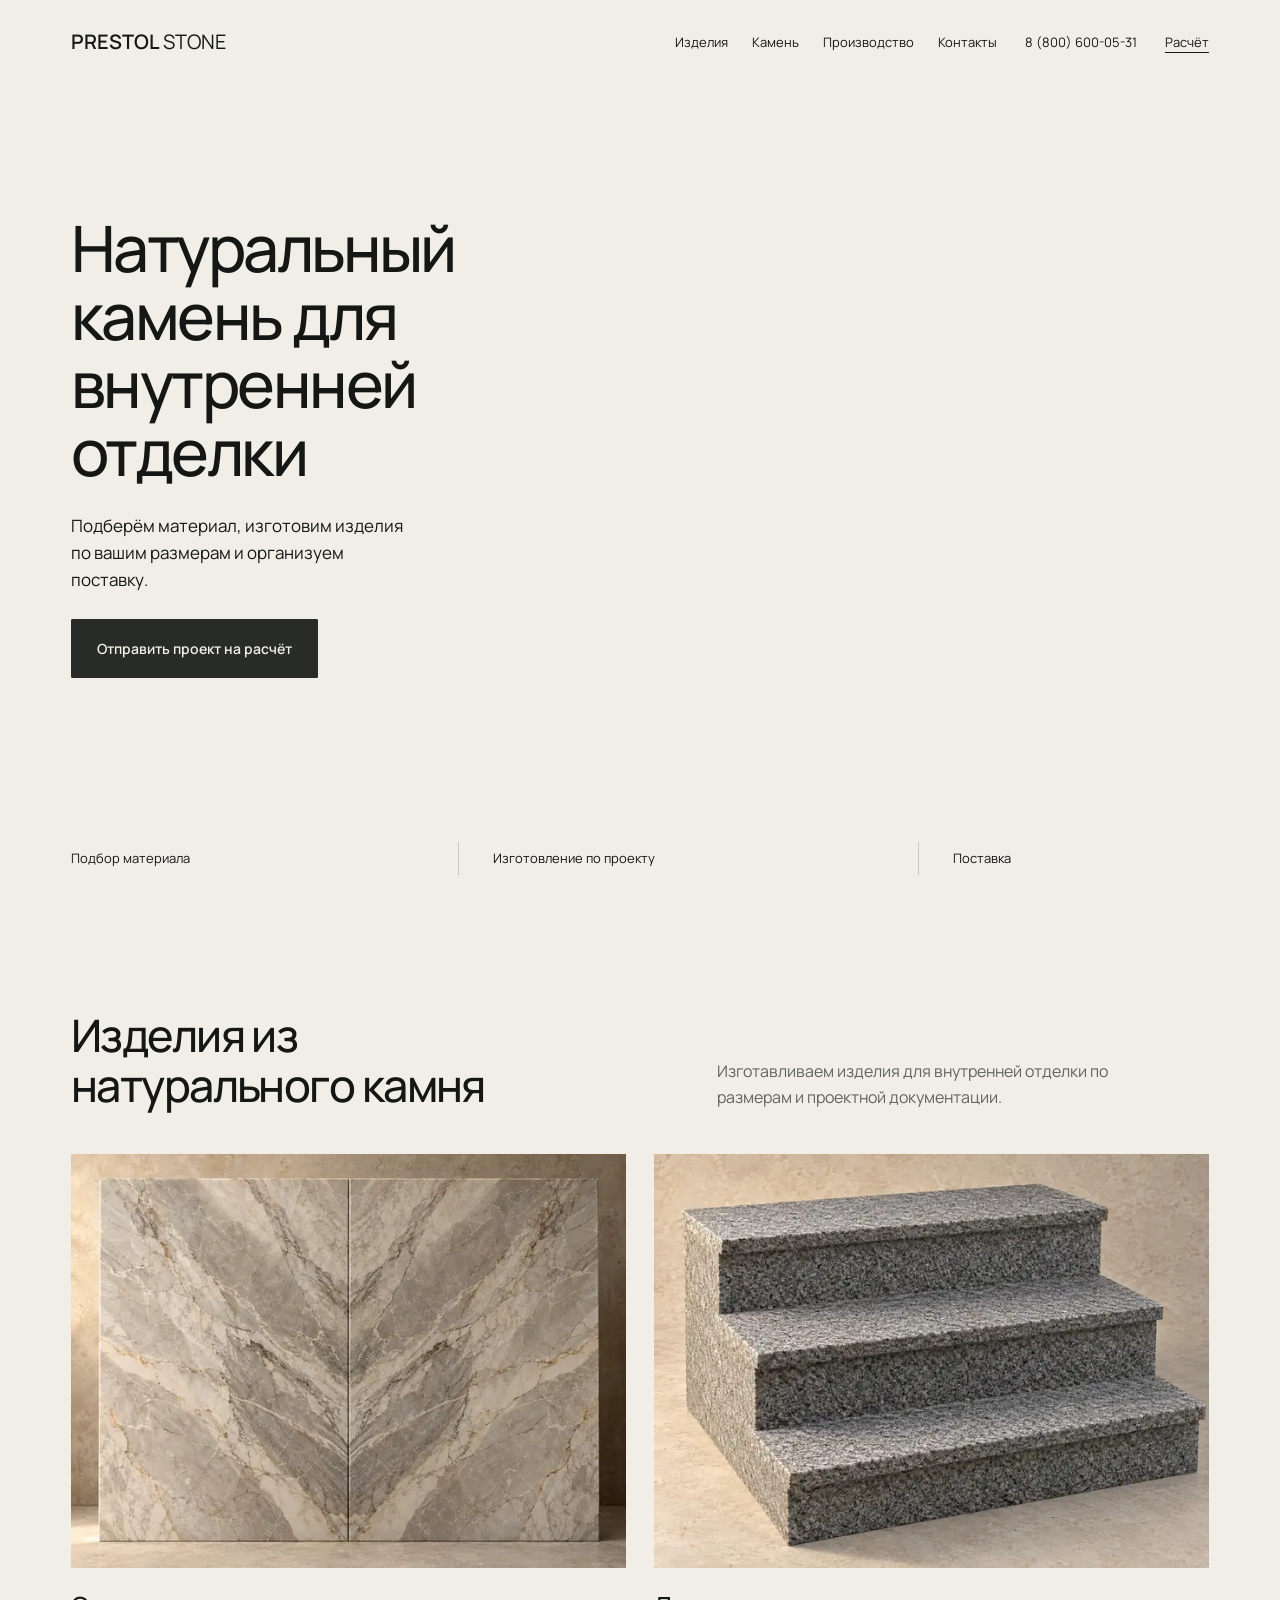
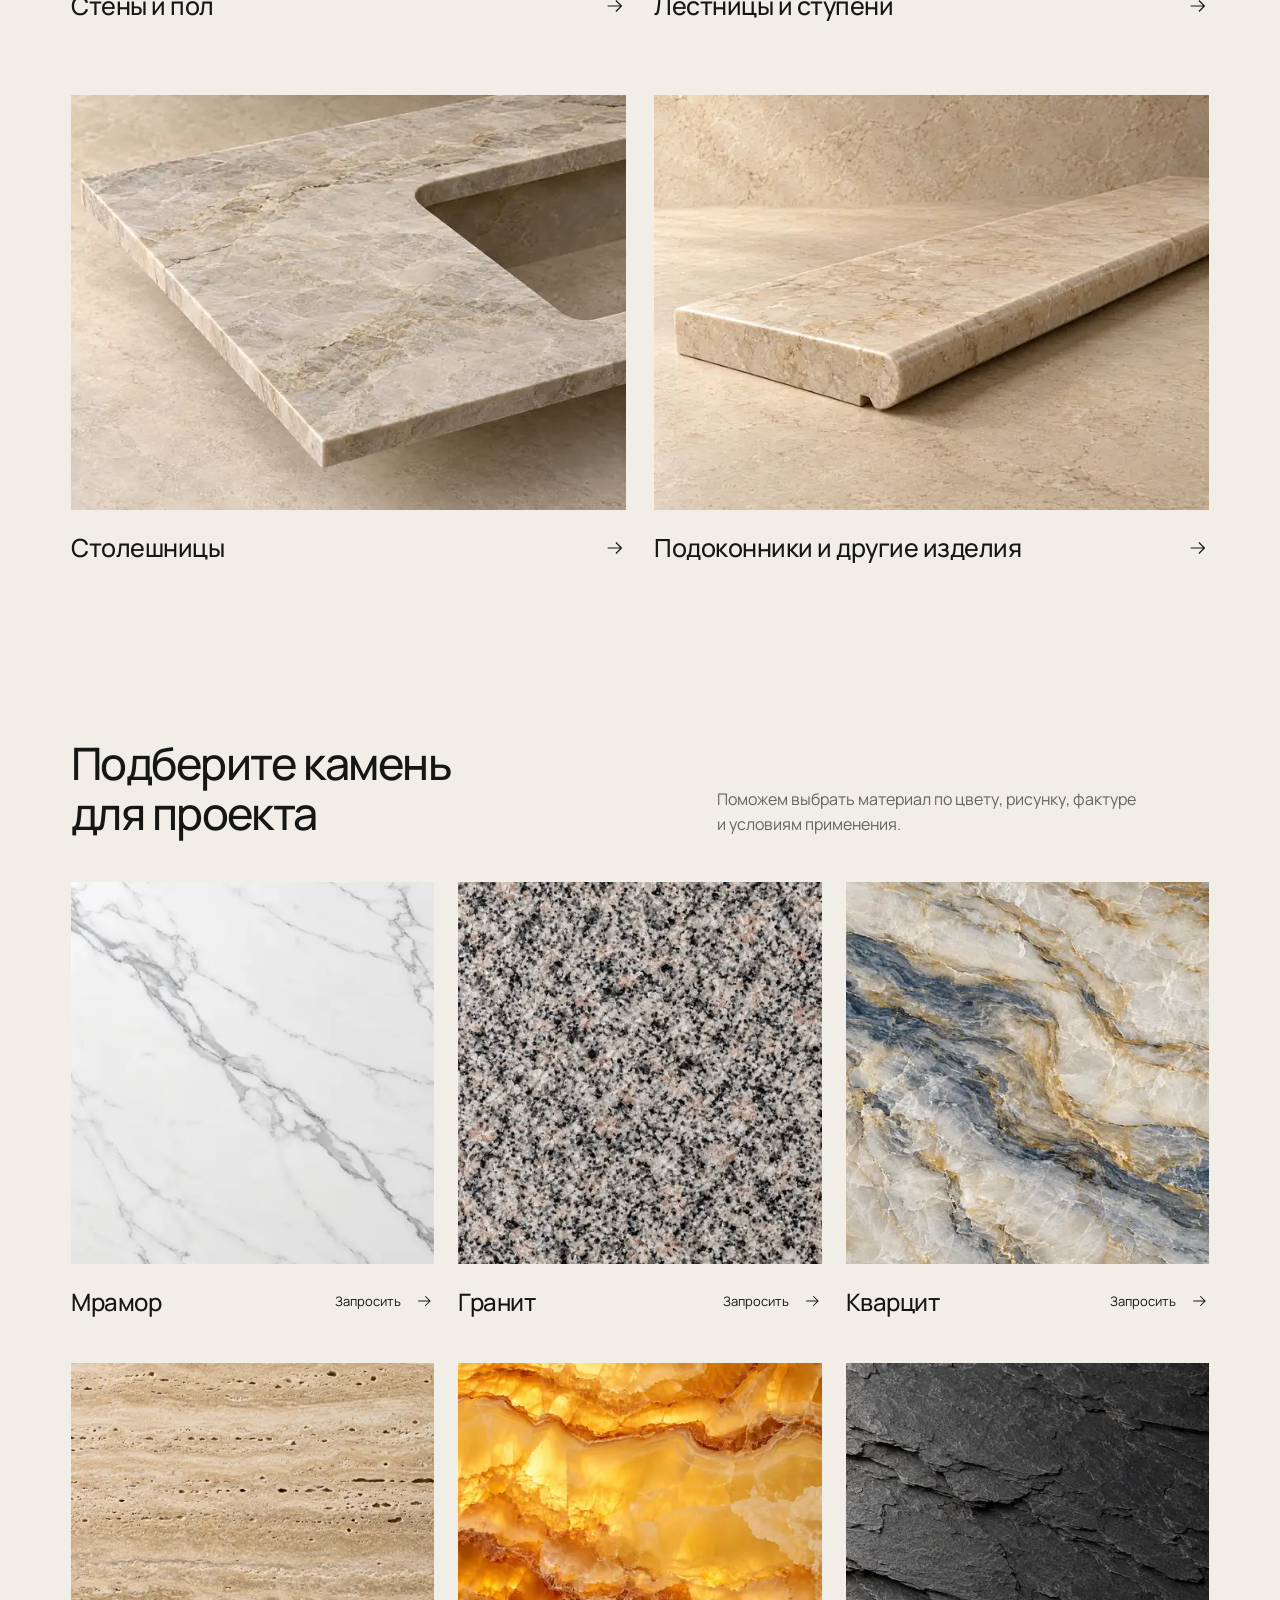
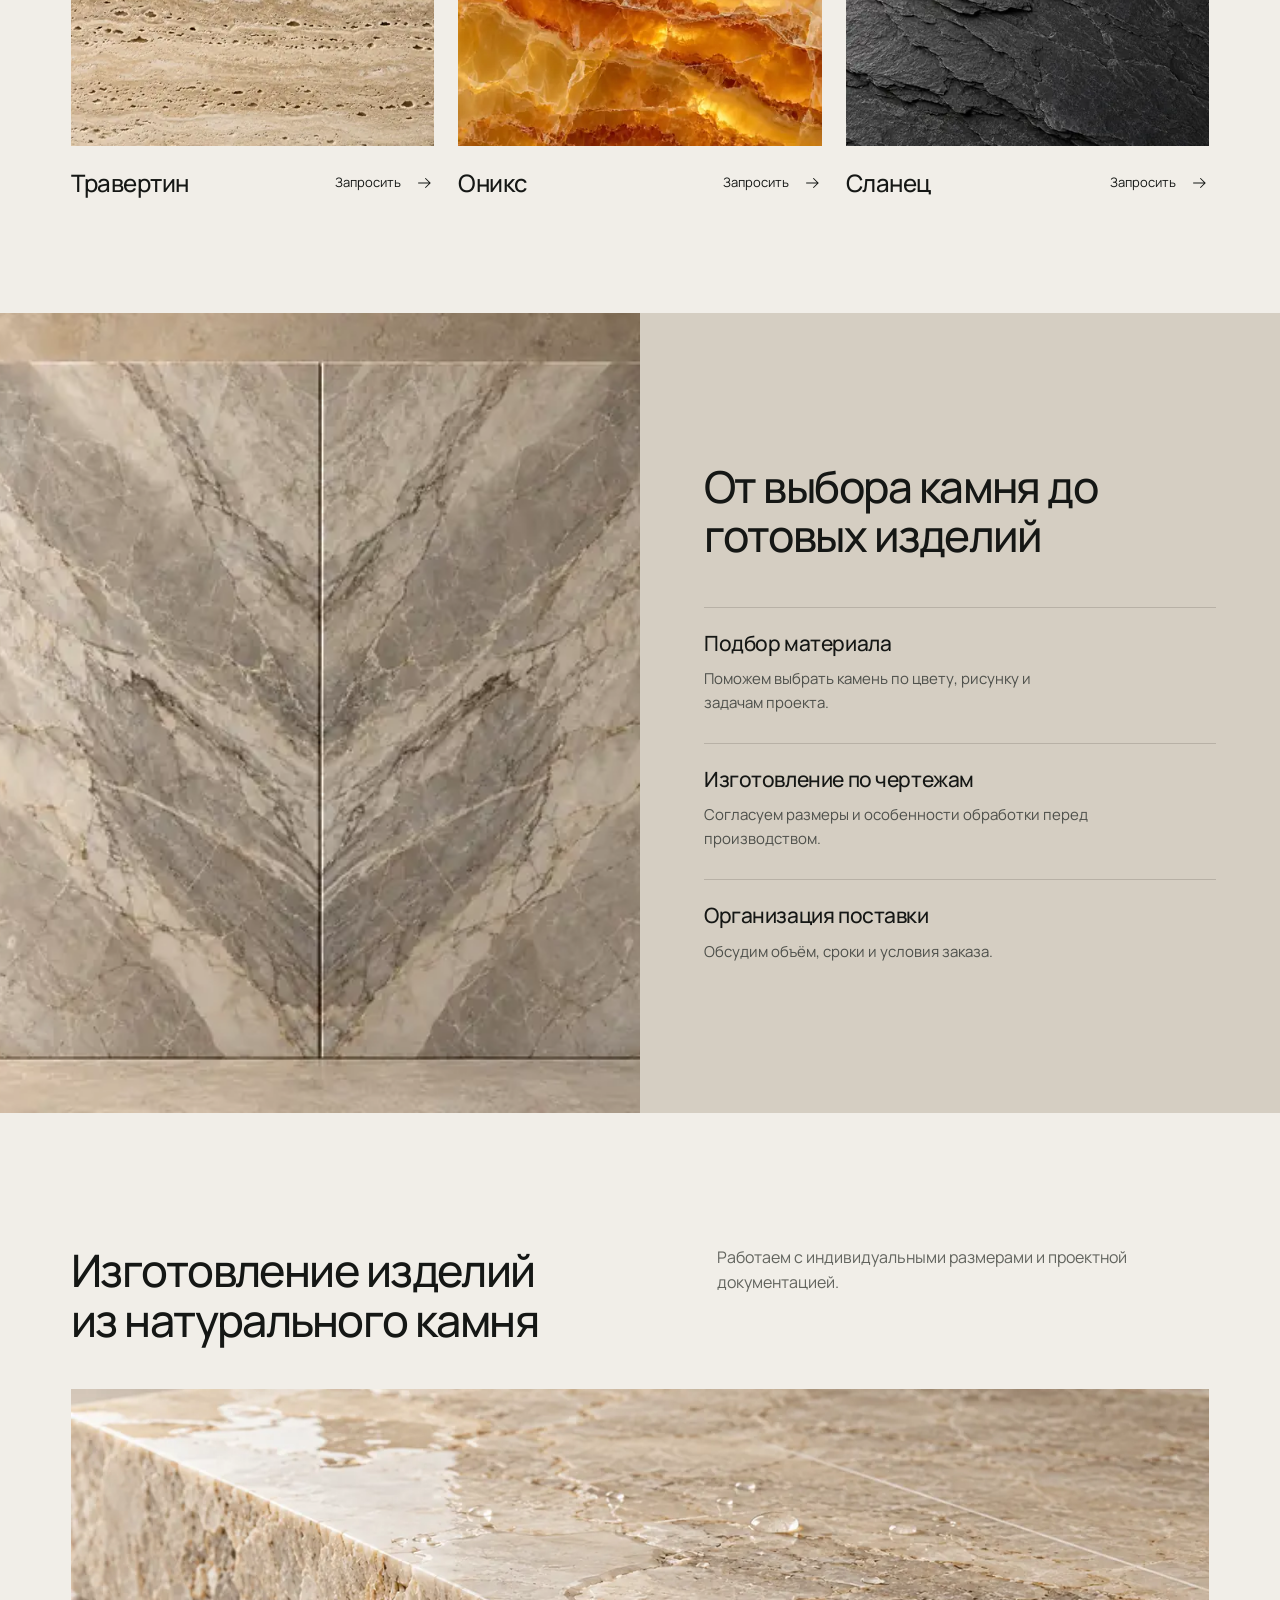
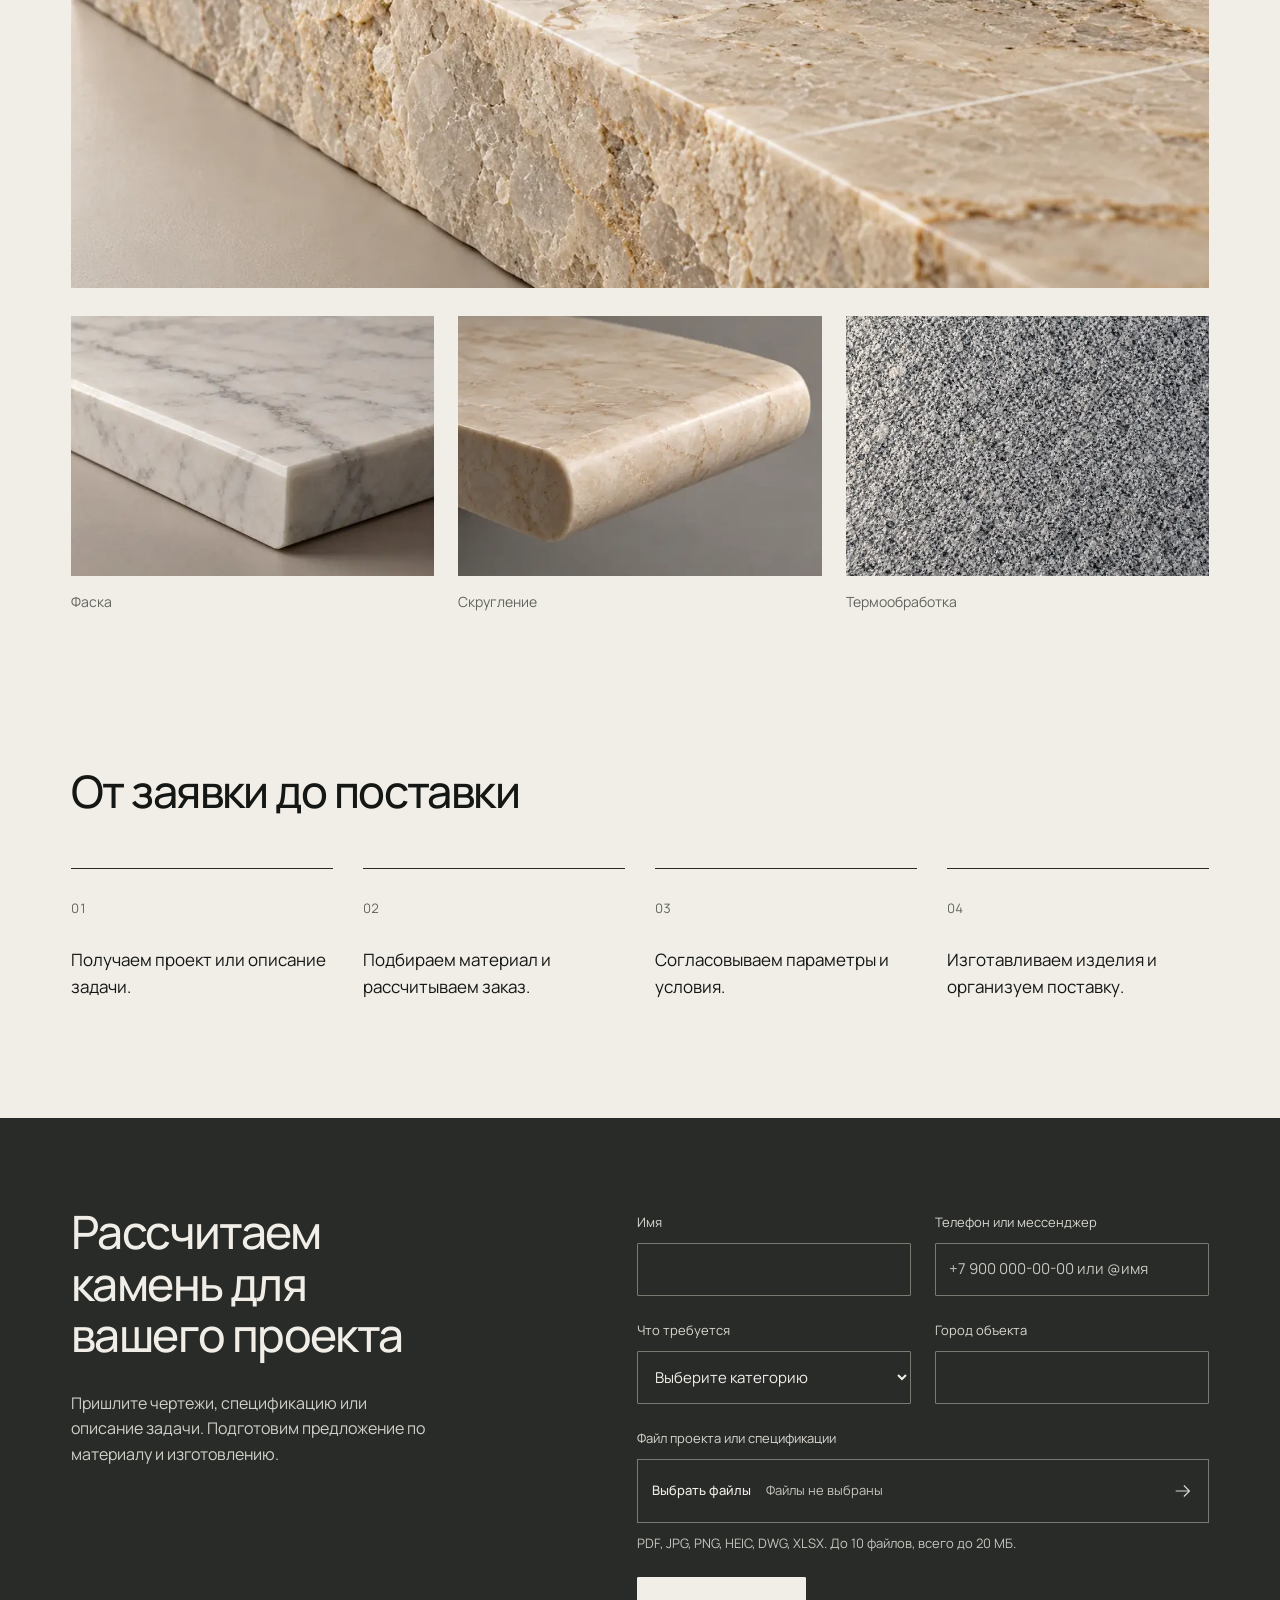
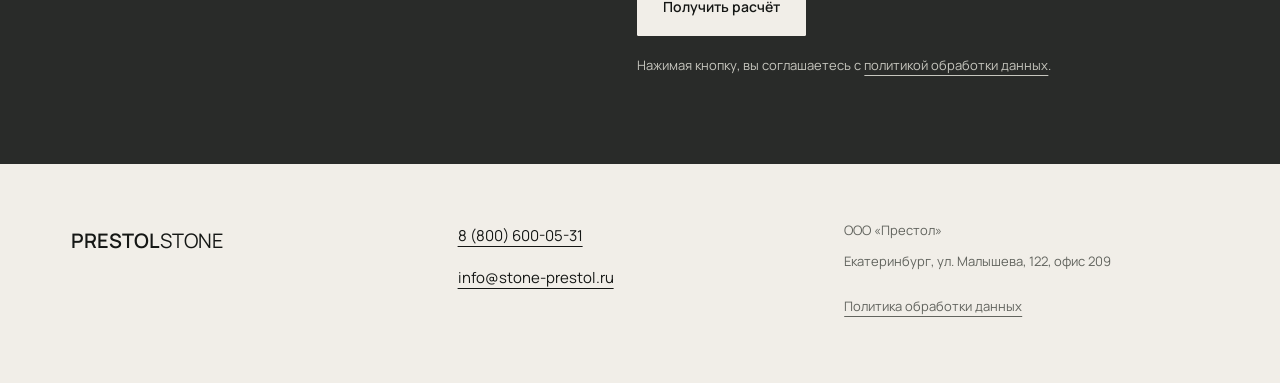
==== 2026/2026-10/prestol-v2/index.html @ 688dd4d3 "publish: prestol-v2 -> 2026/2026-10/prestol-v2 Co-Authored-By: Claude Opus 5.5 <noreply@anthropic.co" ====
<!doctype html><html lang="ru"><head>
<meta name="robots" content="noindex, nofollow"><meta charset="utf-8"><meta name="viewport" content="width=device-width,initial-scale=1,viewport-fit=cover"><meta name="theme-color" content="#F1EEE8"><title>Натуральный камень для внутренней отделки | Prestol Stone</title><meta name="description" content="Подбор натурального камня, изготовление изделий по размерам и проектной документации, организация поставки. Отправьте проект на расчёт в Prestol Stone."><meta property="og:title" content="Натуральный камень для внутренней отделки | Prestol Stone"><meta property="og:description" content="Подберём материал, изготовим изделия по вашим размерам и организуем поставку."><meta property="og:type" content="website"><meta property="og:locale" content="ru_RU"><meta property="og:image" content="img/hero-slab-1280.webp"><link rel="icon" href="favicon.svg" type="image/svg+xml"><link rel="preload" href="fonts/manrope-ru.woff2" as="font" type="font/woff2" crossorigin><link rel="stylesheet" href="styles.css"><script src="config.js" defer></script><script src="main.js" defer></script><script type="application/ld+json">{"@context":"https://schema.org","@type":"Organization","name":"ООО Престол","brand":"Prestol Stone","telephone":"8 (800) 600-05-31","email":"info@stone-prestol.ru","address":{"@type":"PostalAddress","addressLocality":"Екатеринбург","streetAddress":"ул. Малышева, 122, офис 209","addressCountry":"RU"}}</script>
<script>try{const q=new URLSearchParams(location.search);const h=q.get('hero')==='b'?'b':'a';document.documentElement.dataset.hero=h;const l=document.createElement('link');l.rel='preload';l.as='image';l.href='img/'+(h==='b'?'hero-dark':'hero-slab')+'-640.webp';l.media='(max-width:760px)';l.fetchPriority='high';document.head.append(l)}catch(e){document.documentElement.dataset.hero='a'}</script></head><body>
<!-- THESIS: An architectural material collection leading to one project request.
OWN-WORLD: Manrope, mineral light ground and graphite; broad rectangular images, no ornamental brand accents.
STORY: Identify the product, select category or material, inspect fabrication details, send the project.
FIRST VIEWPORT: A uses a compact 84px header, left 44% text and right 56% stone. B places the same text on a dark architectural slab cover. Mobile stacks text and stone deliberately.
FORM: Two compositions explicitly fixed by BRIEF.md; code-led implementation, no invented direction or factual claims. Signature interaction: material/category selection survives the transition into the single form.
FINISH: unreviewed and undocumented is unfinished; this build ends with the finish review, the verdict, DESIGN.md, and every shipping raster carrying its provenance -->
<a class="skip-link" href="#products">Перейти к содержанию</a>
<div class="opening" id="opening"><header class="header"><a class="brand" href="#opening" aria-label="Prestol Stone, начало страницы">PRESTOL <span>STONE</span></a><nav class="navigation" id="navigation" aria-label="Основное меню"><a href="#products">Изделия</a><a href="#collection">Камень</a><a href="#production">Производство</a><a href="#projects" data-project-link hidden>Проекты</a><a href="#contacts">Контакты</a></nav><a class="header-phone" href="tel:88006000531">8 (800) 600-05-31</a><a class="header-calc" href="#request" data-calc>Расчёт</a><button class="menu-toggle" type="button" aria-label="Открыть меню" aria-controls="navigation" aria-expanded="false"><span></span><span></span></button></header>
<section class="hero" aria-labelledby="hero-title"><div class="hero-copy"><h1 id="hero-title">Натуральный камень для внутренней отделки</h1><p>Подберём материал, изготовим изделия по вашим размерам и организуем поставку.</p><a class="button primary" href="#request" data-calc>Отправить проект на расчёт</a></div><figure class="hero-art"><picture><source media="(max-width:760px)" srcset="img/hero-slab-640.webp" type="image/webp"><source type="image/webp" srcset="img/hero-slab-640.webp 640w, img/hero-slab-960.webp 960w, img/hero-slab-1280.webp 1280w, img/hero-slab-1920.webp 1920w, img/hero-slab-2560.webp 2560w" sizes="100vw"><img src="img/hero-slab-1280.webp" alt="Светлый кварцит с естественным рисунком" width="1280" height="720" data-placeholder="true" fetchpriority=high decoding="async"></picture></figure></section><div class="service-strip" data-confirm="workflow"><span>Подбор материала</span><span>Изготовление по проекту</span><span>Поставка</span></div></div>
<main>
<section class="section products" id="products"><div class="section-heading"><h2>Изделия из натурального камня</h2><p>Изготавливаем изделия для внутренней отделки по размерам и проектной документации.</p></div><div class="product-grid"><a class="product" href="#request" data-calc data-category="Стены и пол"><figure><picture><source type="image/webp" srcset="img/product-obl-640.webp 640w, img/product-obl-960.webp 960w, img/product-obl-1280.webp 1280w" sizes="(max-width:760px) calc(100vw - 40px), 45vw"><img src="img/product-obl-1280.webp" alt="Стены и пол" width="1280" height="960" data-placeholder="true" loading=lazy fetchpriority=low decoding="async"></picture></figure><div class="product-caption"><h3>Стены и пол</h3><svg class="arrow" width="22" height="22" viewBox="0 0 24 24" fill="none" aria-hidden="true"><path d="M4 12h15m-6-6 6 6-6 6" stroke="currentColor" stroke-width="1.3"/></svg></div></a><a class="product" href="#request" data-calc data-category="Лестницы и ступени"><figure><picture><source type="image/webp" srcset="img/product-lest-640.webp 640w, img/product-lest-960.webp 960w, img/product-lest-1280.webp 1280w" sizes="(max-width:760px) calc(100vw - 40px), 45vw"><img src="img/product-lest-1280.webp" alt="Лестницы и ступени" width="1280" height="960" data-placeholder="true" loading=lazy fetchpriority=low decoding="async"></picture></figure><div class="product-caption"><h3>Лестницы и ступени</h3><svg class="arrow" width="22" height="22" viewBox="0 0 24 24" fill="none" aria-hidden="true"><path d="M4 12h15m-6-6 6 6-6 6" stroke="currentColor" stroke-width="1.3"/></svg></div></a><a class="product" href="#request" data-calc data-category="Столешницы"><figure><picture><source type="image/webp" srcset="img/product-stol-640.webp 640w, img/product-stol-960.webp 960w, img/product-stol-1280.webp 1280w" sizes="(max-width:760px) calc(100vw - 40px), 45vw"><img src="img/product-stol-1280.webp" alt="Столешницы" width="1280" height="960" data-placeholder="true" loading=lazy fetchpriority=low decoding="async"></picture></figure><div class="product-caption"><h3>Столешницы</h3><svg class="arrow" width="22" height="22" viewBox="0 0 24 24" fill="none" aria-hidden="true"><path d="M4 12h15m-6-6 6 6-6 6" stroke="currentColor" stroke-width="1.3"/></svg></div></a><a class="product" href="#request" data-calc data-category="Подоконники и другие изделия"><figure><picture><source type="image/webp" srcset="img/product-pod-640.webp 640w, img/product-pod-960.webp 960w, img/product-pod-1280.webp 1280w" sizes="(max-width:760px) calc(100vw - 40px), 45vw"><img src="img/product-pod-1280.webp" alt="Подоконники и другие изделия" width="1280" height="960" data-placeholder="true" loading=lazy fetchpriority=low decoding="async"></picture></figure><div class="product-caption"><h3>Подоконники и другие изделия</h3><svg class="arrow" width="22" height="22" viewBox="0 0 24 24" fill="none" aria-hidden="true"><path d="M4 12h15m-6-6 6 6-6 6" stroke="currentColor" stroke-width="1.3"/></svg></div></a></div></section>
<section class="section collection" id="collection"><div class="section-heading"><h2>Подберите камень для проекта</h2><p>Поможем выбрать материал по цвету, рисунку, фактуре и условиям применения.</p></div><div class="stone-grid"><article class="stone"><figure><picture><source type="image/webp" srcset="img/stone-marble-640.webp 640w, img/stone-marble-960.webp 960w, img/stone-marble-1280.webp 1280w" sizes="(max-width:600px) calc(100vw - 40px), 30vw"><img src="img/stone-marble-1280.webp" alt="Фактура породы: Мрамор" width="1280" height="960" data-placeholder="true" loading=lazy fetchpriority=low decoding="async"></picture></figure><div class="stone-caption"><h3>Мрамор</h3><button type="button" class="text-action" data-calc data-material="Мрамор" aria-label="Запросить: Мрамор">Запросить <svg class="arrow" width="22" height="22" viewBox="0 0 24 24" fill="none" aria-hidden="true"><path d="M4 12h15m-6-6 6 6-6 6" stroke="currentColor" stroke-width="1.3"/></svg></button></div></article><article class="stone"><figure><picture><source type="image/webp" srcset="img/stone-granite-640.webp 640w, img/stone-granite-960.webp 960w, img/stone-granite-1280.webp 1280w" sizes="(max-width:600px) calc(100vw - 40px), 30vw"><img src="img/stone-granite-1280.webp" alt="Фактура породы: Гранит" width="1280" height="960" data-placeholder="true" loading=lazy fetchpriority=low decoding="async"></picture></figure><div class="stone-caption"><h3>Гранит</h3><button type="button" class="text-action" data-calc data-material="Гранит" aria-label="Запросить: Гранит">Запросить <svg class="arrow" width="22" height="22" viewBox="0 0 24 24" fill="none" aria-hidden="true"><path d="M4 12h15m-6-6 6 6-6 6" stroke="currentColor" stroke-width="1.3"/></svg></button></div></article><article class="stone"><figure><picture><source type="image/webp" srcset="img/stone-quartzite-640.webp 640w, img/stone-quartzite-960.webp 960w, img/stone-quartzite-1280.webp 1280w" sizes="(max-width:600px) calc(100vw - 40px), 30vw"><img src="img/stone-quartzite-1280.webp" alt="Фактура породы: Кварцит" width="1280" height="960" data-placeholder="true" loading=lazy fetchpriority=low decoding="async"></picture></figure><div class="stone-caption"><h3>Кварцит</h3><button type="button" class="text-action" data-calc data-material="Кварцит" aria-label="Запросить: Кварцит">Запросить <svg class="arrow" width="22" height="22" viewBox="0 0 24 24" fill="none" aria-hidden="true"><path d="M4 12h15m-6-6 6 6-6 6" stroke="currentColor" stroke-width="1.3"/></svg></button></div></article><article class="stone"><figure><picture><source type="image/webp" srcset="img/stone-travertine-640.webp 640w, img/stone-travertine-960.webp 960w, img/stone-travertine-1280.webp 1280w" sizes="(max-width:600px) calc(100vw - 40px), 30vw"><img src="img/stone-travertine-1280.webp" alt="Фактура породы: Травертин" width="1280" height="960" data-placeholder="true" loading=lazy fetchpriority=low decoding="async"></picture></figure><div class="stone-caption"><h3>Травертин</h3><button type="button" class="text-action" data-calc data-material="Травертин" aria-label="Запросить: Травертин">Запросить <svg class="arrow" width="22" height="22" viewBox="0 0 24 24" fill="none" aria-hidden="true"><path d="M4 12h15m-6-6 6 6-6 6" stroke="currentColor" stroke-width="1.3"/></svg></button></div></article><article class="stone"><figure><picture><source type="image/webp" srcset="img/stone-onyx-640.webp 640w, img/stone-onyx-960.webp 960w, img/stone-onyx-1280.webp 1280w" sizes="(max-width:600px) calc(100vw - 40px), 30vw"><img src="img/stone-onyx-1280.webp" alt="Фактура породы: Оникс" width="1280" height="960" data-placeholder="true" loading=lazy fetchpriority=low decoding="async"></picture></figure><div class="stone-caption"><h3>Оникс</h3><button type="button" class="text-action" data-calc data-material="Оникс" aria-label="Запросить: Оникс">Запросить <svg class="arrow" width="22" height="22" viewBox="0 0 24 24" fill="none" aria-hidden="true"><path d="M4 12h15m-6-6 6 6-6 6" stroke="currentColor" stroke-width="1.3"/></svg></button></div></article><article class="stone"><figure><picture><source type="image/webp" srcset="img/stone-slate-640.webp 640w, img/stone-slate-960.webp 960w, img/stone-slate-1280.webp 1280w" sizes="(max-width:600px) calc(100vw - 40px), 30vw"><img src="img/stone-slate-1280.webp" alt="Фактура породы: Сланец" width="1280" height="960" data-placeholder="true" loading=lazy fetchpriority=low decoding="async"></picture></figure><div class="stone-caption"><h3>Сланец</h3><button type="button" class="text-action" data-calc data-material="Сланец" aria-label="Запросить: Сланец">Запросить <svg class="arrow" width="22" height="22" viewBox="0 0 24 24" fill="none" aria-hidden="true"><path d="M4 12h15m-6-6 6 6-6 6" stroke="currentColor" stroke-width="1.3"/></svg></button></div></article></div></section>
<section class="why" id="approach"><div class="why-image"><picture><source type="image/webp" srcset="img/product-obl-640.webp 640w, img/product-obl-960.webp 960w, img/product-obl-1280.webp 1280w" sizes="(max-width:760px) 100vw, 50vw"><img src="img/product-obl-1280.webp" alt="Каменные плиты и согласованный рисунок" width="1280" height="960" data-placeholder="true" loading=lazy fetchpriority=low decoding="async"></picture></div><div class="why-copy"><h2>От выбора камня до готовых изделий</h2><div class="benefits" data-confirm="workflow"><div><h3>Подбор материала</h3><p>Поможем выбрать камень по цвету, рисунку и задачам проекта.</p></div><div><h3>Изготовление по чертежам</h3><p>Согласуем размеры и особенности обработки перед производством.</p></div><div><h3>Организация поставки</h3><p>Обсудим объём, сроки и условия заказа.</p></div></div></div></section>
<section class="section production" id="production"><div class="section-heading"><h2>Изготовление изделий из натурального камня</h2><p>Работаем с индивидуальными размерами и проектной документацией.</p></div><figure class="production-wide"><picture><source type="image/webp" srcset="img/processing-640.webp 640w, img/processing-960.webp 960w, img/processing-1280.webp 1280w" sizes="(max-width:1440px) 100vw, 1280px"><img src="img/processing-1280.webp" alt="Торец камня, обработанная кромка и вода на поверхности" width="1280" height="720" data-placeholder="true" loading=lazy fetchpriority=low decoding="async"></picture></figure><div class="detail-grid"><figure><picture><source type="image/webp" srcset="img/edge-bevel-640.webp 640w, img/edge-bevel-960.webp 960w, img/edge-bevel-1280.webp 1280w" sizes="(max-width:760px) calc(100vw - 40px), 30vw"><img src="img/edge-bevel-1280.webp" alt="Деталь обработки камня: Фаска" width="1280" height="960" data-placeholder="true" loading=lazy fetchpriority=low decoding="async"></picture><figcaption>Фаска</figcaption></figure><figure><picture><source type="image/webp" srcset="img/edge-rounded-640.webp 640w, img/edge-rounded-960.webp 960w, img/edge-rounded-1280.webp 1280w" sizes="(max-width:760px) calc(100vw - 40px), 30vw"><img src="img/edge-rounded-1280.webp" alt="Деталь обработки камня: Скругление" width="1280" height="960" data-placeholder="true" loading=lazy fetchpriority=low decoding="async"></picture><figcaption>Скругление</figcaption></figure><figure><picture><source type="image/webp" srcset="img/finish-flamed-640.webp 640w, img/finish-flamed-960.webp 960w, img/finish-flamed-1280.webp 1280w" sizes="(max-width:760px) calc(100vw - 40px), 30vw"><img src="img/finish-flamed-1280.webp" alt="Деталь обработки камня: Термообработка" width="1280" height="960" data-placeholder="true" loading=lazy fetchpriority=low decoding="async"></picture><figcaption>Термообработка</figcaption></figure></div></section>
<section class="section projects" id="projects" hidden><div class="section-heading"><h2>Камень в реализованных проектах</h2></div><p class="demo-notice" id="project-demo-notice" hidden>Пример оформления, не реальный объект</p><div class="project-list" id="project-list"></div><p id="projects-empty" hidden>Проекты готовятся к публикации.</p></section>
<section class="section process" id="process"><h2>От заявки до поставки</h2><ol class="route" data-confirm="workflow"><li>Получаем проект или описание задачи.</li><li>Подбираем материал и рассчитываем заказ.</li><li>Согласовываем параметры и условия.</li><li>Изготавливаем изделия и организуем поставку.</li></ol></section>
<section class="request" id="request"><div class="request-inner"><div class="request-copy"><h2>Рассчитаем камень для вашего проекта</h2><p>Пришлите чертежи, спецификацию или описание задачи. Подготовим предложение по материалу и изготовлению.</p></div><div class="form-column"><form id="lead-form" novalidate><label>Имя<input type="text" name="name" id="name" autocomplete="given-name"></label><label>Телефон или мессенджер<input type="text" name="phone" id="contact" autocomplete="tel" placeholder="+7 900 000-00-00 или @имя" required aria-describedby="contact-error"><span class="field-error" id="contact-error" aria-live="polite"></span></label><label>Что требуется<select name="product" id="product"><option value="">Выберите категорию</option><option>Стены и пол</option><option>Лестницы и ступени</option><option>Столешницы</option><option>Подоконники и другие изделия</option><option>Подбор камня</option><option>Другое</option></select></label><label>Город объекта<input type="text" name="city" id="city" autocomplete="address-level2"></label><p class="selected-material full" id="selected-material" hidden></p><label class="full">Файл проекта или спецификации<span class="upload"><input type="file" name="files[]" id="files" multiple accept=".pdf,.jpg,.jpeg,.png,.heic,.dwg,.xlsx" aria-describedby="files-hint files-error"><span class="upload-label" aria-hidden="true">Выбрать файлы</span><span id="file-names" aria-hidden="true">Файлы не выбраны</span><svg class="arrow" width="22" height="22" viewBox="0 0 24 24" fill="none" aria-hidden="true"><path d="M4 12h15m-6-6 6 6-6 6" stroke="currentColor" stroke-width="1.3"/></svg></span><span id="files-hint" class="hint">PDF, JPG, PNG, HEIC, DWG, XLSX. До 10 файлов, всего до 20 МБ.</span><span class="field-error" id="files-error" aria-live="polite"></span></label><div class="full"><button type="submit" class="button primary">Получить расчёт</button></div><p class="consent full">Нажимая кнопку, вы соглашаетесь с <a href="privacy.html">политикой обработки данных</a>.</p><p class="form-error full" id="form-error" role="alert"></p></form><div class="success" id="success" role="status" tabindex="-1" hidden><h3>Заявка отправлена.</h3><p>Менеджер свяжется с вами в рабочее время и уточнит детали.</p></div></div></div></section>
</main>
<footer class="footer" id="contacts"><a class="brand" href="#opening">PRESTOL <span>STONE</span></a><div class="footer-contact"><a href="tel:88006000531">8 (800) 600-05-31</a><a href="mailto:info@stone-prestol.ru">info@stone-prestol.ru</a></div><div class="footer-legal"><p>ООО «Престол»</p><p>Екатеринбург, ул. Малышева, 122, офис 209</p><a href="privacy.html">Политика обработки данных</a></div></footer>
<div class="mobile-bar" hidden><a href="#request" data-calc>Расчёт</a><a href="tel:88006000531">Позвонить</a></div><aside class="review-switch" aria-label="Вариант обложки" hidden><a href="?hero=a&amp;review=1" data-hero-link="a">Обложка A</a><a href="?hero=b&amp;review=1" data-hero-link="b">B</a></aside>
<template id="project-template"><article class="project-card"><figure><img src="img/product-obl-1280.webp" width="1280" height="960" alt="Пример изображения для карточки проекта" data-placeholder="true" loading="lazy"></figure><dl><dt>Тип объекта</dt><dd data-case="type">Не указан</dd><dt>Материал</dt><dd data-case="material">Не указан</dd><dt>Изделия</dt><dd data-case="products">Не указаны</dd><dt>Роль Prestol Stone</dt><dd data-case="role">Не указана</dd></dl></article></template>
</body></html>
---- 2026/2026-10/prestol-v2/styles.css ----
@font-face{font-family:Manrope;src:url('fonts/manrope-ru.woff2') format('woff2');font-weight:400 700;font-style:normal;font-display:swap;unicode-range:U+0400-052F,U+2DE0-2DFF,U+A640-A69F}
@font-face{font-family:Manrope;src:url('fonts/manrope-latin.woff2') format('woff2');font-weight:400 700;font-style:normal;font-display:swap;unicode-range:U+0000-00FF,U+0131,U+0152-0153,U+02BB-02BC,U+02C6,U+02DA,U+02DC,U+0304,U+0308,U+0329,U+2000-206F,U+20AC,U+2122,U+2191,U+2193,U+2212,U+2215,U+FEFF,U+FFFD}
:root{--bg:#f1eee8;--surface:#d5cec2;--graphite:#292b29;--text:#151715;--secondary:#77766f;--muted:#62645e;--line:#c7c5be;--sans:Manrope,sans-serif;--gutter:clamp(48px,5.55vw,80px);color-scheme:light;scroll-behavior:smooth;scroll-padding-top:24px}
*{box-sizing:border-box}body{margin:0;background:var(--bg);color:var(--text);font:400 16px/1.6 var(--sans);-webkit-font-smoothing:antialiased}button,input,select,textarea{font:inherit}button,a,input,select{-webkit-tap-highlight-color:transparent}button,a{touch-action:manipulation}button{cursor:pointer}button:focus-visible,a:focus-visible,input:focus-visible,select:focus-visible{outline:2px solid currentColor;outline-offset:5px}a{color:inherit;text-decoration-thickness:1px;text-underline-offset:5px}a:hover{text-decoration-thickness:2px}::selection{background:var(--graphite);color:var(--bg)}[hidden]{display:none!important}h1,h2,h3,p,figure{margin:0}h1,h2,h3{font-weight:500;text-wrap:balance}h1{font-size:clamp(64px,4.75vw,72px);line-height:1.06;letter-spacing:-.04em}h2{font-size:clamp(40px,3.5vw,50px);line-height:1.12;letter-spacing:-.035em;max-width:21ch}h3{font-size:24px;line-height:1.3;letter-spacing:-.02em}p{max-width:62ch}img{display:block;width:100%;height:100%;object-fit:cover}picture{display:block;width:100%;height:100%}.arrow{flex-shrink:0;display:block}input,select{caret-color:var(--graphite)}.section{max-width:1440px;margin:auto;padding:68px var(--gutter)}.section-heading{display:grid;grid-template-columns:1.15fr 1fr;gap:80px;align-items:end;margin-bottom:44px}.section-heading>p{font-size:16px;max-width:43ch;color:var(--muted)}.button{display:inline-flex;align-items:center;justify-content:center;min-height:58px;padding:18px 25px;font-size:14px;font-weight:600;line-height:1.5;border:1px solid var(--graphite);border-radius:1px;text-decoration:none;background:var(--graphite);color:var(--bg);transition:background .2s,color .2s}.button:hover{background:#41443f;text-decoration:none}.button:active{transform:translateY(1px)}.button:disabled{opacity:.6;cursor:wait}.skip-link{position:fixed;top:-100px;left:20px;background:var(--bg);color:var(--text);padding:16px;z-index:30}.skip-link:focus{top:10px}
.opening{min-height:100svh;display:grid;grid-template-rows:84px minmax(600px,1fr) auto}.header{width:100%;max-width:1440px;margin:auto;display:flex;align-items:center;gap:28px;padding:20px var(--gutter);height:84px}.brand{font-size:20px;line-height:1.1;font-weight:600;white-space:nowrap;text-decoration:none}.brand span{font-weight:400}.navigation{display:flex;align-items:center;gap:24px;margin-left:auto;font-size:13px}.navigation a{text-decoration:none;min-height:30px;display:inline-flex;align-items:center}.navigation a:hover{opacity:.65}.header-phone{font-size:13px;white-space:nowrap;text-decoration:none;min-height:32px;display:flex;align-items:center}.header-calc{font-size:13px}.menu-toggle{display:none}.hero{min-width:0;min-height:600px;position:relative;display:flex;align-items:center;isolation:isolate}.hero-copy{position:relative;z-index:2;width:min(46%,680px);margin-left:max(var(--gutter),calc((100vw - 1440px)/2 + var(--gutter)));padding:42px 36px 50px 0;display:grid;gap:26px;justify-items:start}.hero-copy h1{max-width:14ch}.hero-copy>p{font-size:17px;line-height:1.6;max-width:34ch}.hero-art{position:absolute;top:0;bottom:0;right:0;width:56%;z-index:0}.hero-art img{object-position:center}.service-strip{max-width:1440px;width:100%;margin:auto;padding:25px var(--gutter);display:grid;grid-template-columns:1fr 1.2fr .8fr;gap:24px;font-size:13px;line-height:1.5}.service-strip span{padding-block:7px}.service-strip span+span{border-left:1px solid var(--line);padding-left:34px}.has-long-title .hero-copy h1{font-size:clamp(54px,4.2vw,64px);max-width:16ch}
[data-hero=b] .opening{background:var(--graphite);color:var(--bg)}[data-hero=b] .hero-art{width:100%}[data-hero=b] .hero-art img{object-position:center right}[data-hero=b] .hero:after{content:'';position:absolute;inset:0;z-index:1;pointer-events:none;background:linear-gradient(90deg,rgba(21,23,21,.98),rgba(21,23,21,.83) 32%,rgba(21,23,21,.22) 66%,transparent)}[data-hero=b] .hero-copy{width:min(52%,740px)}[data-hero=b] .hero-copy .button{background:var(--bg);border-color:var(--bg);color:var(--text)}[data-hero=b] .hero-copy .button:hover{background:var(--surface)}[data-hero=b] .service-strip span+span{border-color:#5c6059}
.products{padding-top:110px}.product-grid{display:grid;grid-template-columns:1fr 1fr;gap:42px 28px}.product{text-decoration:none;min-width:0}.product figure{aspect-ratio:1.34;overflow:hidden;background:var(--surface)}.product figure img,.stone img{transition:transform .4s cubic-bezier(.16,1,.3,1)}.product:hover img,.stone:hover img{transform:scale(1.025)}.product-caption{display:flex;gap:24px;align-items:start;justify-content:space-between;padding-top:22px;min-height:85px}.product-caption h3{font-size:25px;max-width:26ch}.product-caption .arrow{margin-top:5px}.collection{padding-block:75px 112px}.stone-grid{display:grid;grid-template-columns:repeat(3,minmax(0,1fr));gap:44px 24px}.stone{min-width:0}.stone figure{aspect-ratio:.95;overflow:hidden;background:var(--surface)}.stone-caption{display:flex;align-items:center;justify-content:space-between;gap:15px;padding-top:19px}.stone-caption h3{font-size:24px}.text-action{display:inline-flex;align-items:center;gap:14px;min-height:36px;padding:6px 0;border:0;background:none;font-size:13px;color:var(--text)}.text-action:hover{text-decoration:underline;text-underline-offset:5px}.text-action .arrow{width:19px}
.why{max-width:1440px;margin:0 auto 64px;background:var(--surface);display:grid;grid-template-columns:1fr 1fr}.why-image{min-height:800px}.why-image img{object-position:center}.why-copy{padding:75px clamp(36px,5vw,72px);display:grid;gap:46px;align-content:center}.why-copy h2{font-size:44px;max-width:16ch}.benefits{display:grid;gap:28px}.benefits>div{padding-top:22px;border-top:1px solid #b8b1a6}.benefits h3{font-size:21px;margin-bottom:10px}.benefits p{font-size:15px;color:#4e504b;max-width:43ch}.production{padding-top:68px}.production .section-heading{align-items:start}.production-wide{aspect-ratio:2.28;margin-bottom:28px;background:var(--surface);overflow:hidden}.production-wide img{object-position:center 55%}.detail-grid{display:grid;grid-template-columns:repeat(3,minmax(0,1fr));gap:24px}.detail-grid figure{min-width:0}.detail-grid picture{aspect-ratio:1.4;height:auto;background:var(--surface)}.detail-grid figcaption{font-size:14px;margin-top:15px;color:var(--muted)}.projects .demo-notice{padding:15px 20px;border:1px solid var(--graphite);margin-bottom:28px;font-size:14px}.project-card{display:grid;grid-template-columns:1.3fr 1fr;gap:56px}.project-card figure{aspect-ratio:1.4;background:var(--surface)}.project-card dl{display:grid;grid-template-columns:1fr 1.3fr;gap:20px;margin:0;align-content:center;font-size:14px}.project-card dt{color:var(--muted)}.project-card dd{margin:0}.process{padding-block:85px 118px}.process h2{margin-bottom:52px}.route{display:grid;grid-template-columns:repeat(4,minmax(0,1fr));gap:30px;list-style:none;counter-reset:route;padding:0;margin:0}.route li{position:relative;border-top:1px solid var(--graphite);padding-top:29px;font-size:17px;line-height:1.55;max-width:30ch;counter-increment:route}.route li:before{content:counter(route,decimal-leading-zero);display:block;font-size:13px;color:var(--muted);margin-bottom:29px;font-variant-numeric:tabular-nums}
.request{background:var(--graphite);color:var(--bg);padding:88px var(--gutter)}.request-inner{max-width:1280px;margin:auto;display:grid;grid-template-columns:1fr 1.2fr;gap:90px}.request h2{font-size:46px;max-width:14ch;margin-bottom:30px}.request-copy>p{font-size:16px;max-width:37ch;color:#d0d0c8}.form-column{min-width:0;padding-top:6px}form{display:grid;grid-template-columns:1fr 1fr;gap:24px}.full{grid-column:1/-1}label{display:grid;gap:10px;font-size:13px;color:#d8d7cf;align-content:start}input,select{width:100%;min-width:0;background:transparent;color:var(--bg);border:1px solid #777c72;min-height:53px;padding:13px;border-radius:1px;font-size:15px}input::placeholder{color:#c6c6be;opacity:1}select{color-scheme:dark}select option{background:var(--graphite);color:var(--bg)}.upload{position:relative;display:flex;align-items:center;gap:15px;min-height:64px;border:1px solid #777c72;padding:14px;overflow:hidden}.upload input{position:absolute;inset:0;opacity:0;cursor:pointer;width:100%;height:100%}.upload:focus-within{outline:2px solid var(--bg);outline-offset:5px}.upload-label{font-weight:500;white-space:nowrap;color:var(--bg);font-size:13px}.upload #file-names{color:#c6c6be;overflow:hidden;white-space:nowrap;text-overflow:ellipsis;font-size:12px}.upload .arrow{margin-left:auto}.hint{font-size:12px;line-height:1.6;color:#c6c6be}.request .primary{background:var(--bg);border-color:var(--bg);color:var(--text)}.request .primary:hover{background:var(--surface)}.consent{font-size:12px;line-height:1.6;color:#c6c6be;margin-top:-5px}.form-error,.field-error{font-size:13px;color:#ffb8a5}.form-error:empty,.field-error:empty{display:none}.selected-material{font-size:14px;min-height:24px;color:var(--bg);padding-bottom:13px;border-bottom:1px solid #777c72}.success{padding-top:25px}.success h3{font-size:29px;margin-bottom:20px}.success p{max-width:36ch;color:#d8d7cf}.footer{max-width:1440px;margin:auto;padding:56px var(--gutter) 60px;display:grid;grid-template-columns:1fr 1fr 1.1fr;gap:55px;align-items:start}.footer .brand{font-size:20px;margin-top:5px}.footer-contact{display:grid;gap:10px;font-size:15px}.footer a{min-height:32px;display:inline-flex;align-items:center}.footer-legal{font-size:13px;color:var(--muted);display:grid;gap:10px}.footer-legal a{margin-top:9px}.mobile-bar{display:none}.review-switch{position:fixed;bottom:18px;right:18px;z-index:20;background:var(--bg);color:var(--text);display:flex;border:1px solid var(--graphite);font-size:12px}.review-switch a{padding:10px 12px;text-decoration:none}.review-switch a[aria-current=true]{background:var(--graphite);color:var(--bg)}
@media(min-width:1600px){.hero-copy{padding-right:50px}.hero-art{width:56%;max-width:1100px}.hero{max-height:1000px}[data-hero=b] .hero-art{max-width:none}}
@media(max-width:1200px){.header{gap:20px}.navigation{gap:16px;font-size:12px}.brand{font-size:18px}.header-phone{font-size:12px}.header-calc{font-size:12px}.hero-copy{width:47%;padding-right:22px}.hero-copy h1{font-size:64px}.hero-copy>p{font-size:16px}.has-long-title .hero-copy h1{font-size:54px}.why-copy{padding:56px 35px}.why-copy h2{font-size:39px}.request-inner{gap:55px}.request h2{font-size:42px}.stone-caption{gap:12px}.stone-caption h3{font-size:21px}.text-action{gap:7px}.footer{gap:28px}}
@media(max-width:1000px){.navigation{display:none;position:absolute;top:84px;left:0;right:0;margin:0;background:var(--bg);color:var(--text);padding:24px var(--gutter);z-index:15;flex-wrap:wrap;font-size:15px;border-bottom:1px solid var(--line)}.navigation.is-open{display:flex}.header-phone{margin-left:auto}.header-calc{margin-left:5px}.menu-toggle{display:block;padding:8px 0 8px 8px;border:0;background:none;color:inherit}.menu-toggle span{display:block;width:24px;height:1px;background:currentColor;margin-block:6px}.opening{grid-template-rows:84px minmax(570px,1fr) auto}.hero-copy h1{font-size:55px}.has-long-title .hero-copy h1{font-size:48px}.hero-copy{width:49%;padding-right:15px}.hero-copy>p{font-size:16px}.hero-art{width:54%}.hero-copy .button{font-size:13px;padding-inline:18px}.section-heading{gap:45px}.stone-caption{display:block}.stone-caption .text-action{margin-top:6px}.why-image{min-height:740px}.why-copy h2{font-size:35px}.benefits h3{font-size:19px}.benefits p{font-size:14px}.request-inner{gap:42px}.request h2{font-size:38px}.request-copy>p{font-size:15px}.footer{grid-template-columns:1fr 1fr}.footer-legal{grid-column:2}}
@media(max-width:760px){:root{--gutter:22px;scroll-padding-top:16px}.opening{display:block;min-height:0}.header{height:76px;padding:18px var(--gutter);gap:12px}.brand{font-size:17px}.header-phone{font-size:11px}.header-calc{display:none}.navigation{top:76px;padding:22px;font-size:15px;gap:18px 26px}.hero{display:flex;flex-direction:column;align-items:stretch;min-height:0}.hero-copy{width:auto!important;margin:0;padding:36px var(--gutter) 33px;gap:24px;min-height:0}.hero-copy h1{font-size:40px;line-height:1.08;letter-spacing:-.035em;max-width:15ch}.hero-copy>p{font-size:16px;line-height:1.6;max-width:39ch}.hero-copy .button{font-size:13px;padding:17px 20px;min-height:57px}.hero-art{position:relative;inset:auto;width:100%!important;height:275px;flex:none}.hero-art img{object-position:center}.service-strip{padding:24px var(--gutter);font-size:13px;gap:13px;grid-template-columns:1fr}.service-strip span{padding-block:9px}.service-strip span+span{padding:9px 0 9px 16px;border-left:1px solid var(--line)}.service-strip span:first-child{padding-left:16px;border-left:1px solid var(--line)}.has-long-title .hero-copy h1{font-size:36px;max-width:18ch}
[data-hero=b] .hero:after{display:none}[data-hero=b] .hero-copy{background:var(--graphite)}[data-hero=b] .hero-art{height:310px}[data-hero=b] .service-strip span{border-color:#5c6059}
.section{padding:39px var(--gutter)}h2{font-size:32px;max-width:21ch;letter-spacing:-.03em}.section-heading{grid-template-columns:1fr;gap:22px;margin-bottom:30px}.section-heading>p{font-size:16px;max-width:43ch}.products{padding-top:68px}.product-grid{gap:30px 18px}.product figure{aspect-ratio:.95}.product-caption{padding-top:16px;gap:10px;min-height:95px}.product-caption h3{font-size:19px;line-height:1.4;letter-spacing:-.02em}.product-caption .arrow{width:18px;height:18px;margin-top:5px}.collection{padding-block:40px 72px}.stone-grid{grid-template-columns:1fr 1fr;gap:31px 18px}.stone figure{aspect-ratio:.87}.stone-caption{padding-top:15px}.stone-caption h3{font-size:21px}.text-action{font-size:13px;min-height:38px}.text-action .arrow{width:18px}.why{display:flex;flex-direction:column-reverse;margin-bottom:30px}.why-image{height:360px;min-height:0}.why-image img{object-position:center}.why-copy{padding:48px var(--gutter) 44px;gap:32px}.why-copy h2{font-size:32px;max-width:18ch}.benefits{gap:22px}.benefits>div{padding-top:20px}.benefits h3{font-size:20px;margin-bottom:12px}.benefits p{font-size:16px;max-width:43ch}.production{padding-top:40px}.production-wide{aspect-ratio:1.3;margin-bottom:22px}.detail-grid{gap:25px 18px;grid-template-columns:1fr 1fr}.detail-grid figure:last-child{grid-column:1/-1;display:grid;grid-template-columns:1fr 1fr;gap:18px;align-items:start}.detail-grid picture{aspect-ratio:1.1}.detail-grid figcaption{font-size:13px;line-height:1.5;margin-top:12px}.detail-grid figure:last-child picture{aspect-ratio:1.1}.detail-grid figure:last-child figcaption{margin-top:8px}.process{padding-block:48px 70px}.process h2{margin-bottom:32px}.route{display:block}.route li{max-width:none;padding:22px 0 24px 52px;font-size:16px}.route li:before{position:absolute;top:23px;left:0;margin:0}.request{padding:54px var(--gutter) 52px}.request-inner{grid-template-columns:1fr;gap:38px}.request h2{font-size:32px;max-width:19ch;margin-bottom:24px}.request-copy>p{font-size:16px;max-width:42ch}.form-column{padding:0}form{grid-template-columns:1fr;gap:22px}label{font-size:14px}.hint{font-size:13px}.consent{font-size:12px}.request .button{width:100%}.footer{padding:40px var(--gutter) 105px;grid-template-columns:1fr;gap:29px}.footer .brand{font-size:20px}.footer-legal{grid-column:auto;font-size:13px}.footer-contact{font-size:16px}.footer-contact a{min-height:36px}.project-card{grid-template-columns:1fr;gap:26px}.project-card dl{gap:14px;font-size:13px}.mobile-bar:not([hidden]){display:flex;position:fixed;bottom:0;left:0;right:0;background:var(--bg);color:var(--text);padding:10px 20px max(10px,env(safe-area-inset-bottom));border-top:1px solid var(--line);gap:12px;z-index:18}.mobile-bar a{flex:1;text-align:center;padding:11px 10px;text-decoration:none;font-size:14px;min-height:46px}.mobile-bar a:first-child{background:var(--graphite);color:var(--bg)}.mobile-bar.is-input{display:none!important}.review-switch{bottom:83px;font-size:11px;right:12px}}
@media(max-width:400px){:root{--gutter:20px}.header{gap:10px}.header-phone{font-size:10px}.brand{font-size:16px}.hero-copy h1{font-size:38px}.hero-copy{padding-top:30px;gap:23px}.hero-art{height:255px}.has-long-title .hero-copy h1{font-size:36px}.product-grid{grid-template-columns:1fr}.product figure{aspect-ratio:1.35}.product-caption{min-height:0;padding-bottom:10px}.product-caption h3{font-size:23px;max-width:24ch}.stone-caption h3{font-size:20px}.stone-grid{gap:28px 16px}.detail-grid{gap:22px 16px}.upload{gap:12px;padding:12px}.upload #file-names{font-size:11px}.upload-label{font-size:12px}}
.header-phone,.header-calc{font-size:13px}.navigation{font-size:13px}.hint,.consent,.upload #file-names,.upload-label{font-size:13px}
@media(max-width:1000px){.navigation{font-size:15px}}
@media(prefers-reduced-motion:reduce){:root{scroll-behavior:auto}*,*::before,*::after{animation:none!important;transition:none!important;scroll-behavior:auto!important}.product:hover img,.stone:hover img{transform:none}}
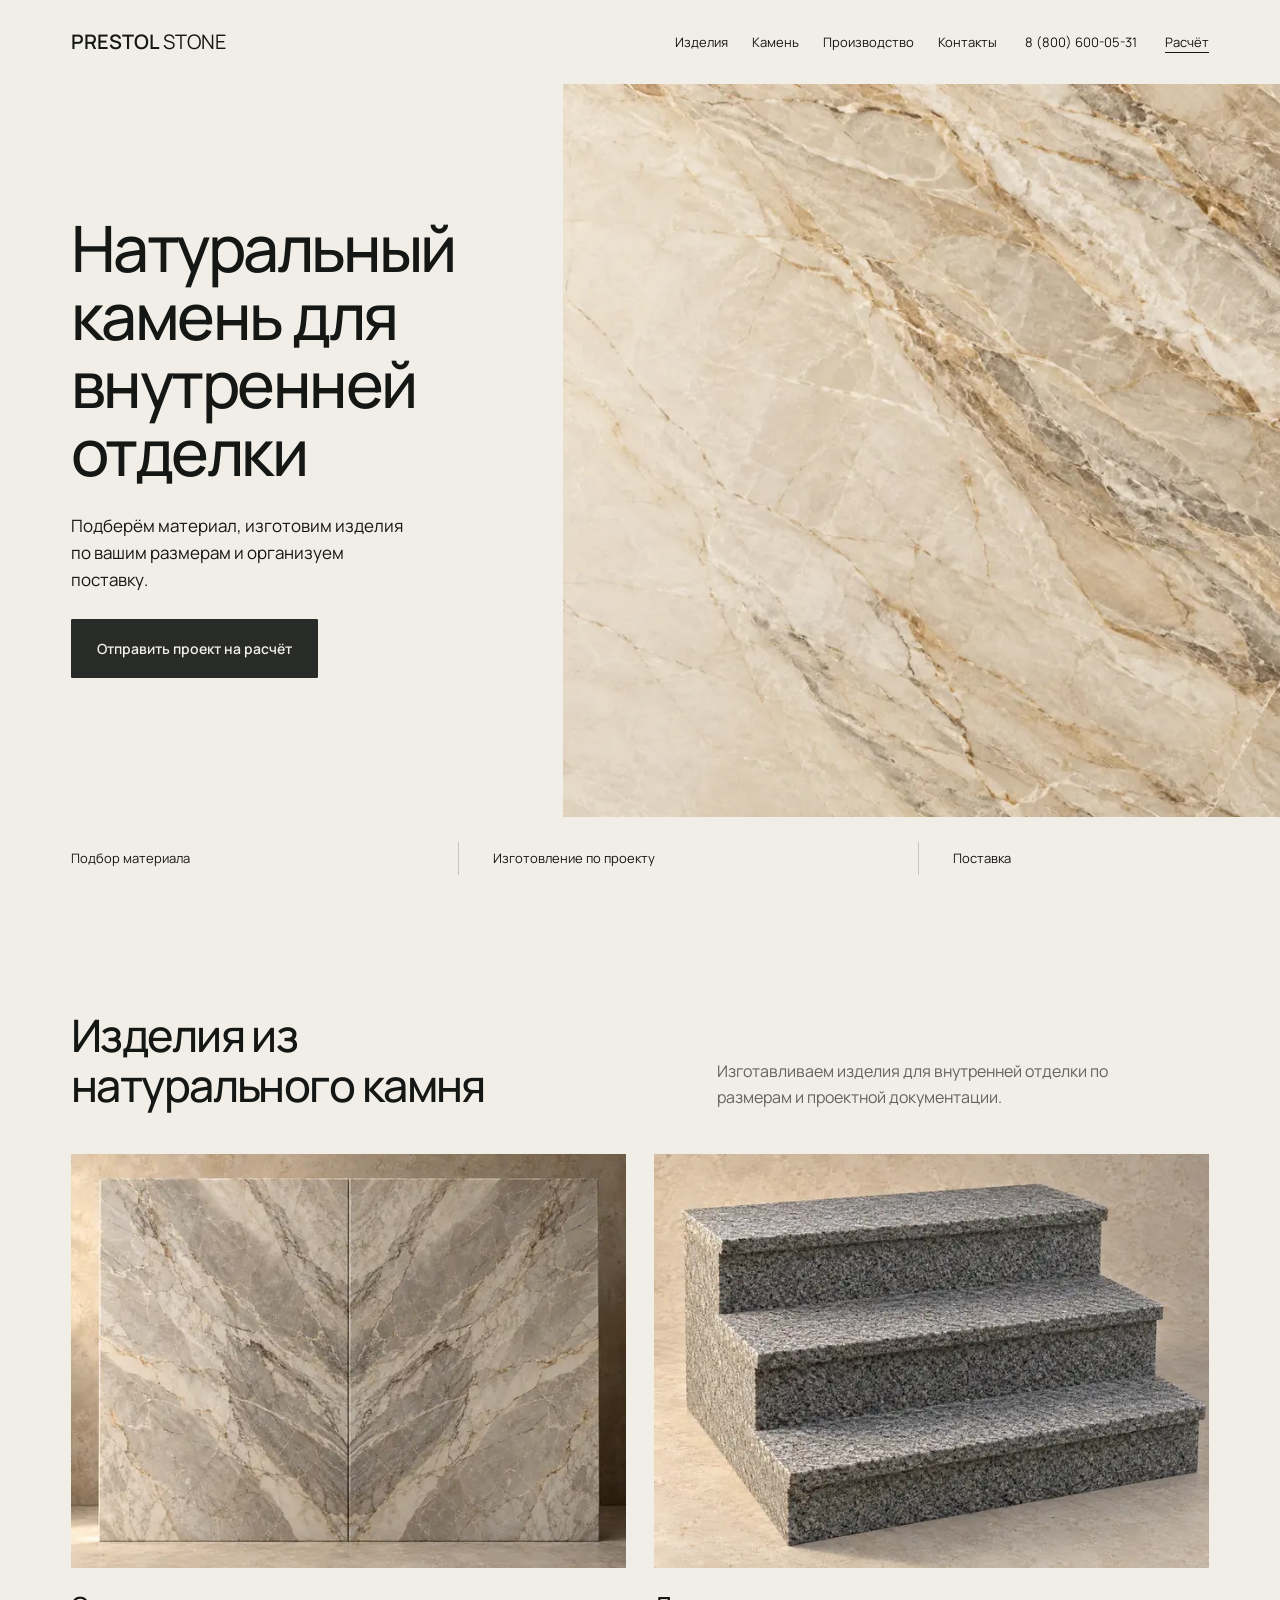
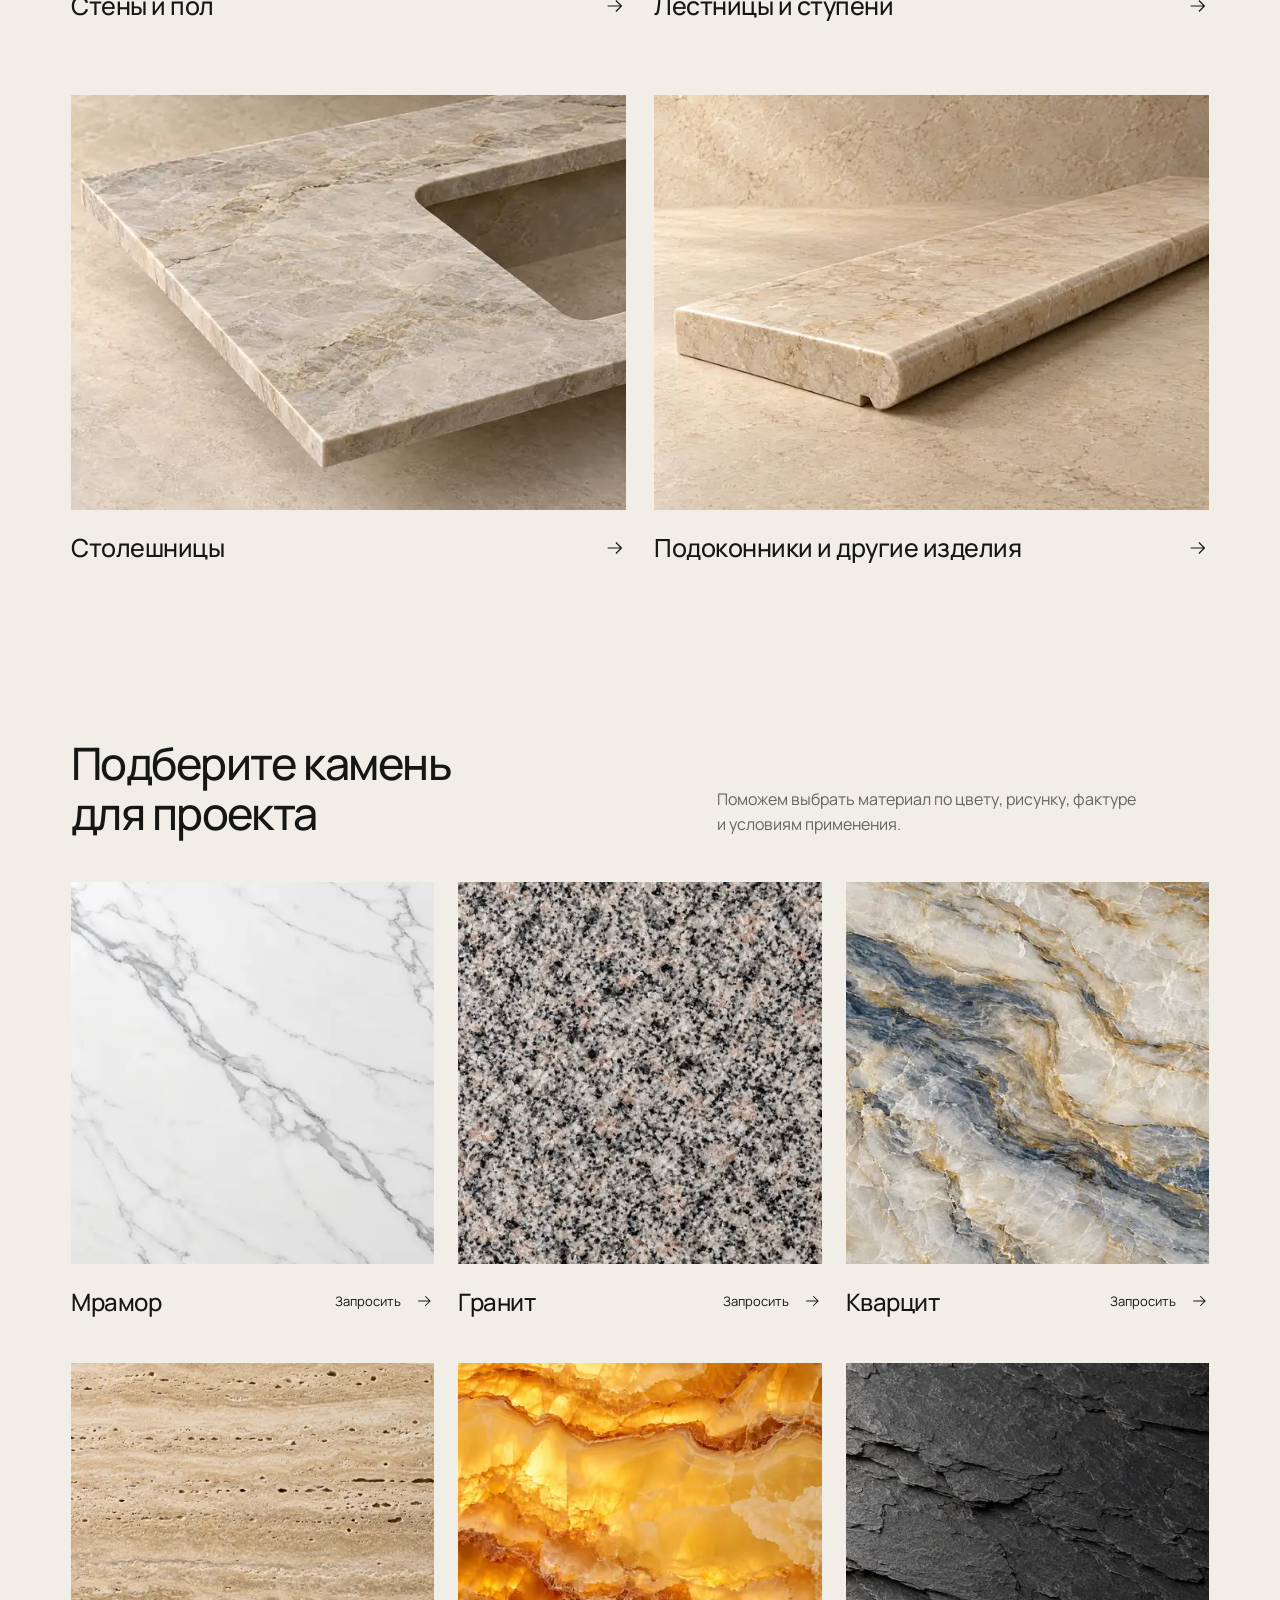
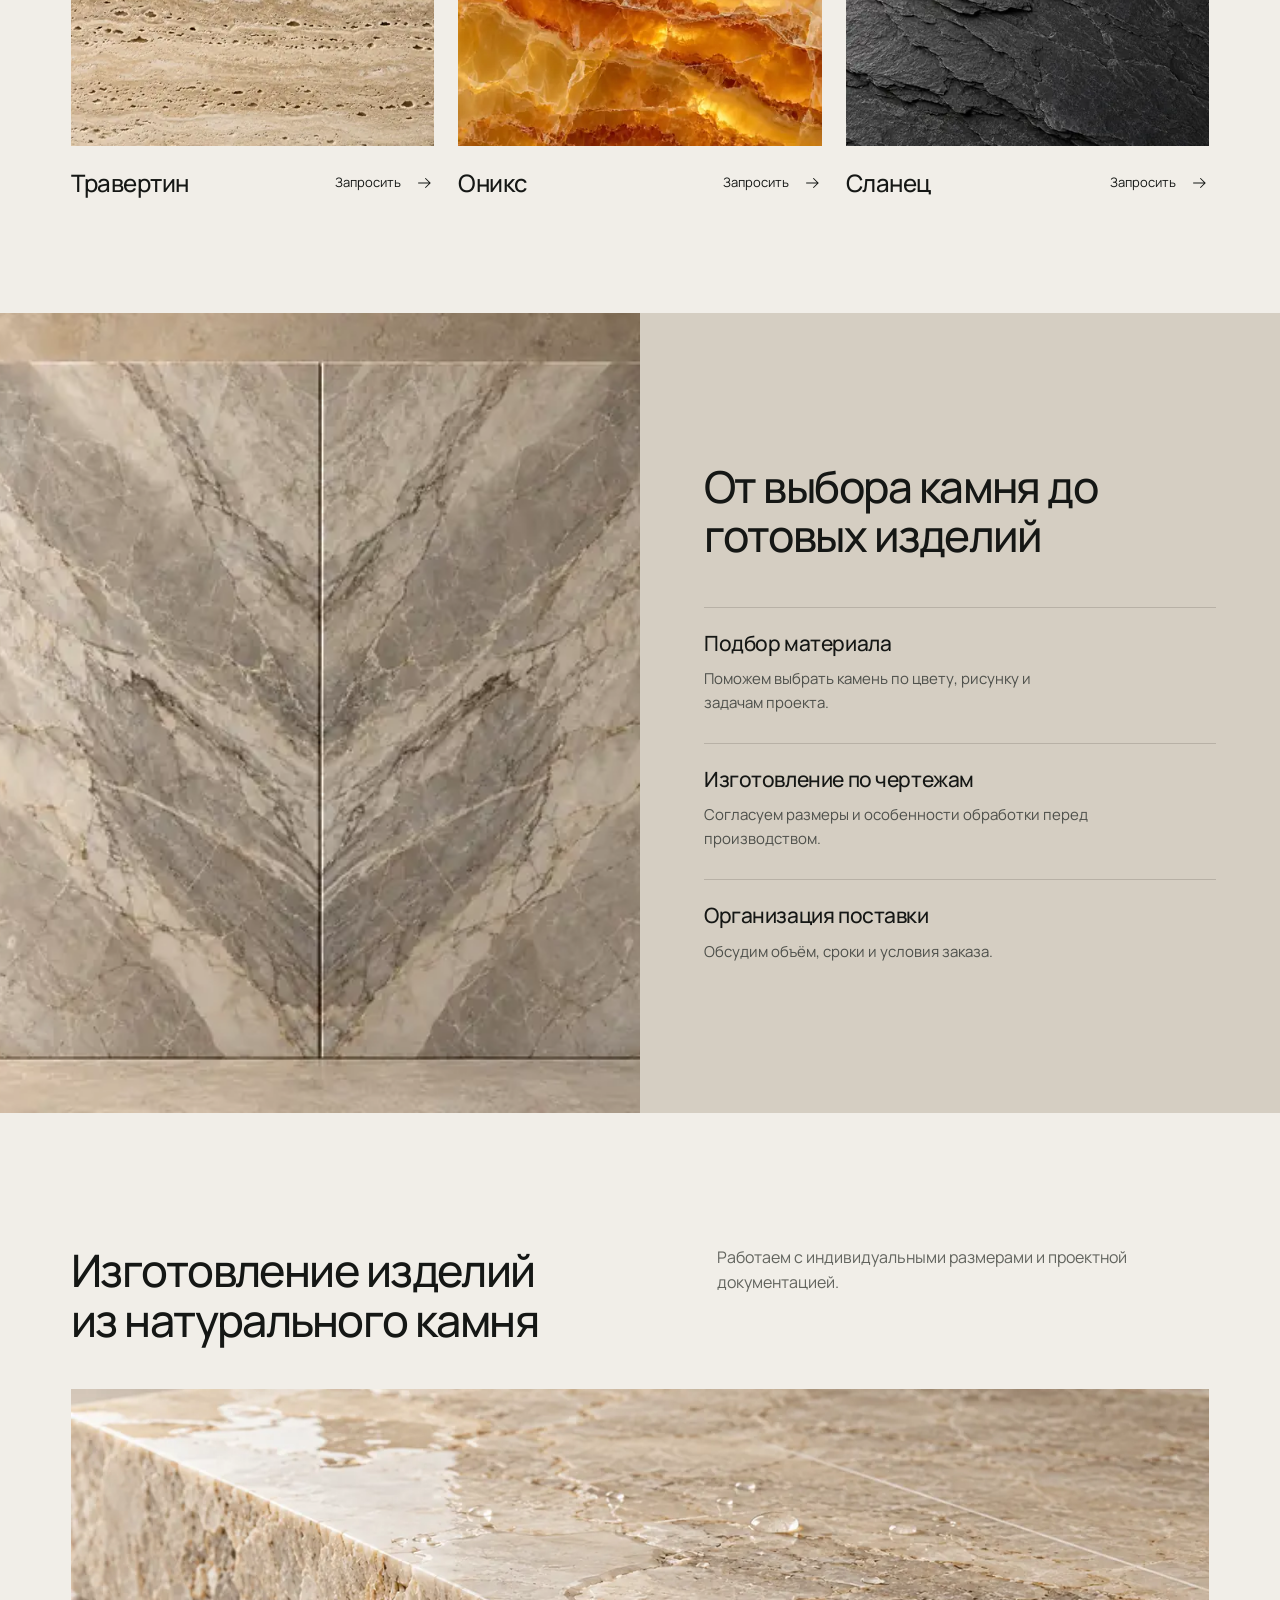
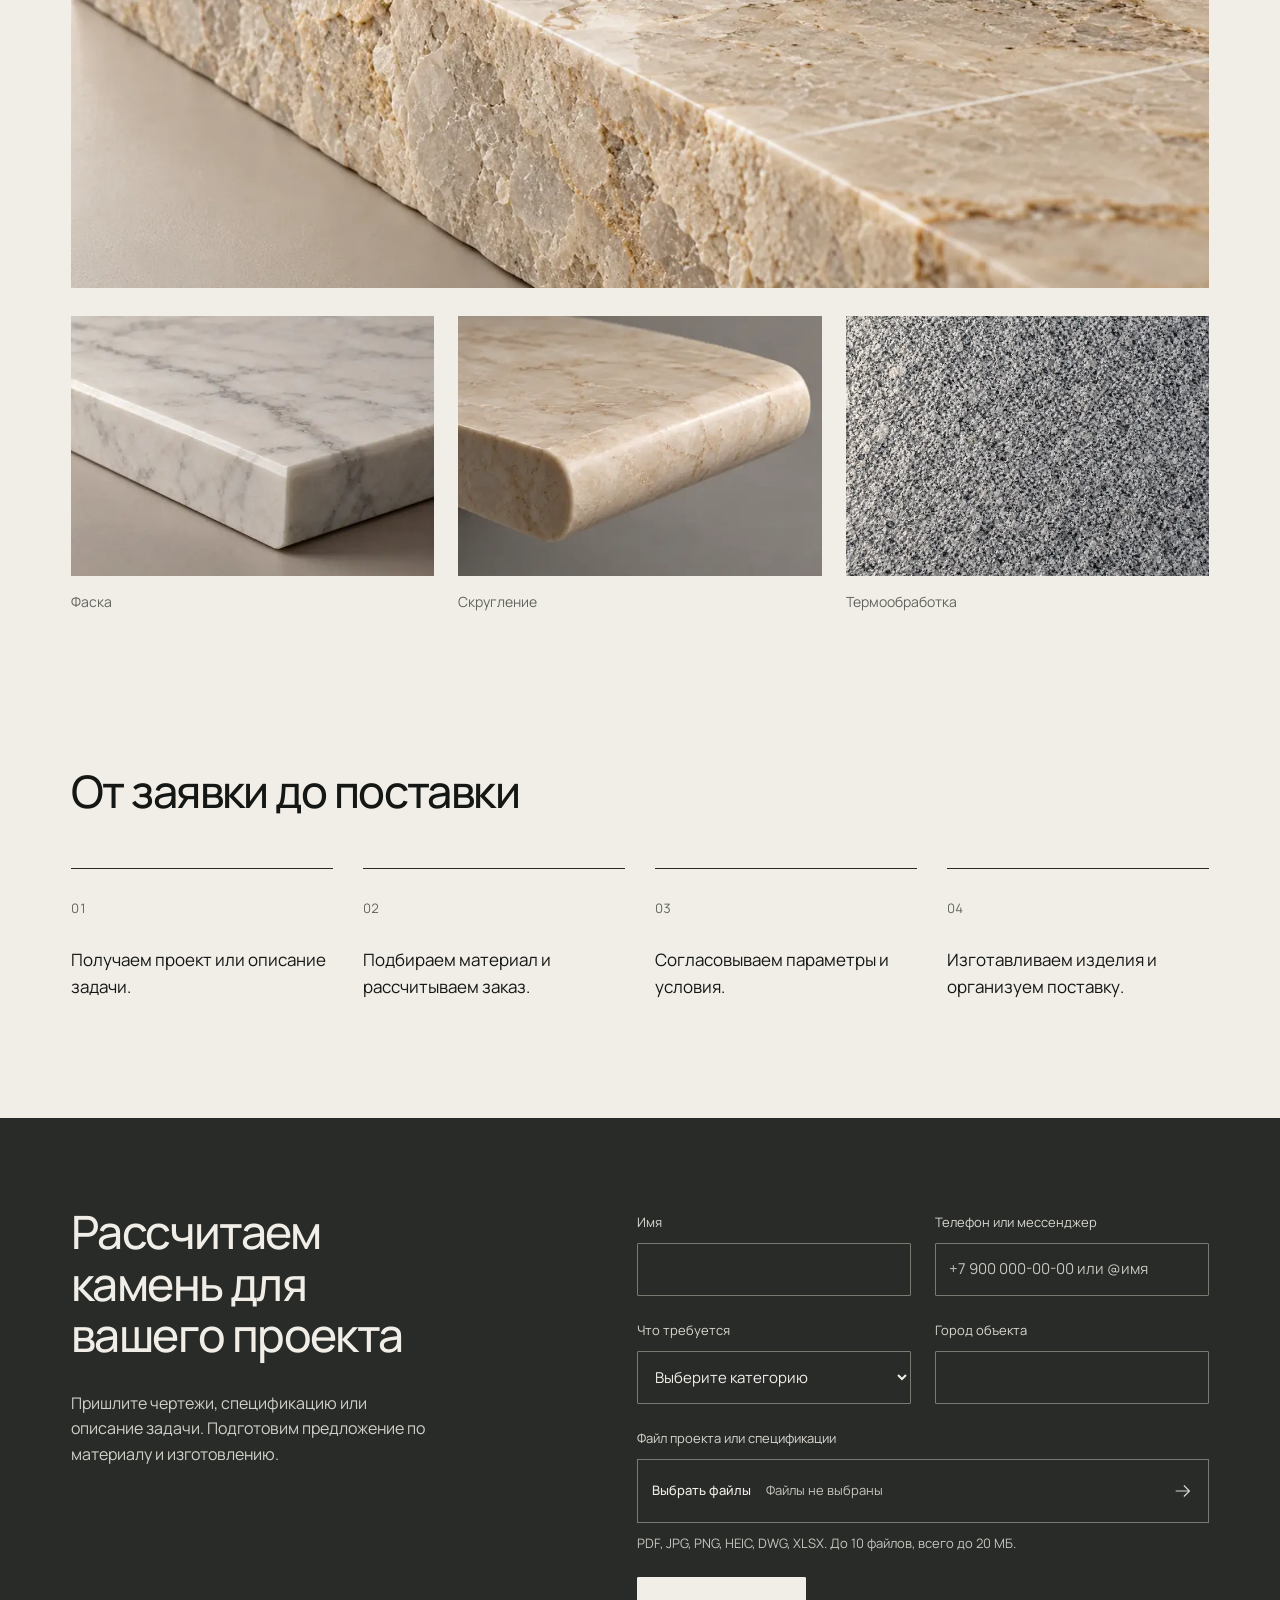
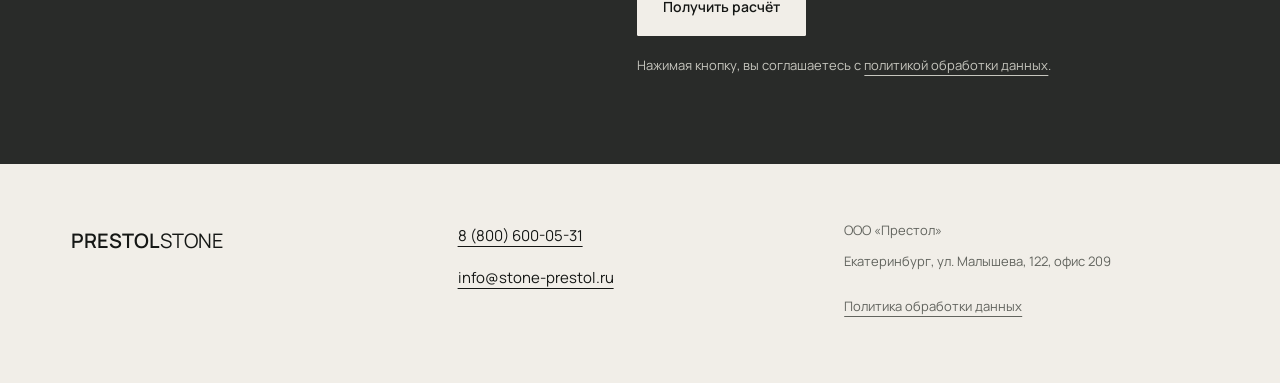
==== commit 98066c5e: "update: prestol-v2 revisions Co-Authored-By: Claude Opus 5.5 <noreply@anthropic.com>" ====
--- a/2026/2026-10/prestol-v2/index.html
+++ b/2026/2026-10/prestol-v2/index.html
@@ -8,18 +8,18 @@
 FORM: Two compositions explicitly fixed by BRIEF.md; code-led implementation, no invented direction or factual claims. Signature interaction: material/category selection survives the transition into the single form.
 FINISH: unreviewed and undocumented is unfinished; this build ends with the finish review, the verdict, DESIGN.md, and every shipping raster carrying its provenance -->
 <a class="skip-link" href="#products">Перейти к содержанию</a>
-<div class="opening" id="opening"><header class="header"><a class="brand" href="#opening" aria-label="Prestol Stone, начало страницы">PRESTOL <span>STONE</span></a><nav class="navigation" id="navigation" aria-label="Основное меню"><a href="#products">Изделия</a><a href="#collection">Камень</a><a href="#production">Производство</a><a href="#projects" data-project-link hidden>Проекты</a><a href="#contacts">Контакты</a></nav><a class="header-phone" href="tel:88006000531">8 (800) 600-05-31</a><a class="header-calc" href="#request" data-calc>Расчёт</a><button class="menu-toggle" type="button" aria-label="Открыть меню" aria-controls="navigation" aria-expanded="false"><span></span><span></span></button></header>
+<div class="opening" id="opening"><header class="header"><a class="brand" href="#opening" aria-label="Prestol Stone, начало страницы">PRESTOL <span>STONE</span></a><nav class="navigation" id="navigation" aria-label="Основное меню"><a href="#products">Изделия</a><a href="#collection">Камень</a><a href="#production">Производство</a><a href="#contacts">Контакты</a></nav><a class="header-phone" href="tel:88006000531">8 (800) 600-05-31</a><a class="header-calc" href="#request" data-calc>Расчёт</a><button class="menu-toggle" type="button" aria-label="Открыть меню" aria-controls="navigation" aria-expanded="false"><span></span><span></span></button></header>
 <section class="hero" aria-labelledby="hero-title"><div class="hero-copy"><h1 id="hero-title">Натуральный камень для внутренней отделки</h1><p>Подберём материал, изготовим изделия по вашим размерам и организуем поставку.</p><a class="button primary" href="#request" data-calc>Отправить проект на расчёт</a></div><figure class="hero-art"><picture><source media="(max-width:760px)" srcset="img/hero-slab-640.webp" type="image/webp"><source type="image/webp" srcset="img/hero-slab-640.webp 640w, img/hero-slab-960.webp 960w, img/hero-slab-1280.webp 1280w, img/hero-slab-1920.webp 1920w, img/hero-slab-2560.webp 2560w" sizes="100vw"><img src="img/hero-slab-1280.webp" alt="Светлый кварцит с естественным рисунком" width="1280" height="720" data-placeholder="true" fetchpriority=high decoding="async"></picture></figure></section><div class="service-strip" data-confirm="workflow"><span>Подбор материала</span><span>Изготовление по проекту</span><span>Поставка</span></div></div>
 <main>
 <section class="section products" id="products"><div class="section-heading"><h2>Изделия из натурального камня</h2><p>Изготавливаем изделия для внутренней отделки по размерам и проектной документации.</p></div><div class="product-grid"><a class="product" href="#request" data-calc data-category="Стены и пол"><figure><picture><source type="image/webp" srcset="img/product-obl-640.webp 640w, img/product-obl-960.webp 960w, img/product-obl-1280.webp 1280w" sizes="(max-width:760px) calc(100vw - 40px), 45vw"><img src="img/product-obl-1280.webp" alt="Стены и пол" width="1280" height="960" data-placeholder="true" loading=lazy fetchpriority=low decoding="async"></picture></figure><div class="product-caption"><h3>Стены и пол</h3><svg class="arrow" width="22" height="22" viewBox="0 0 24 24" fill="none" aria-hidden="true"><path d="M4 12h15m-6-6 6 6-6 6" stroke="currentColor" stroke-width="1.3"/></svg></div></a><a class="product" href="#request" data-calc data-category="Лестницы и ступени"><figure><picture><source type="image/webp" srcset="img/product-lest-640.webp 640w, img/product-lest-960.webp 960w, img/product-lest-1280.webp 1280w" sizes="(max-width:760px) calc(100vw - 40px), 45vw"><img src="img/product-lest-1280.webp" alt="Лестницы и ступени" width="1280" height="960" data-placeholder="true" loading=lazy fetchpriority=low decoding="async"></picture></figure><div class="product-caption"><h3>Лестницы и ступени</h3><svg class="arrow" width="22" height="22" viewBox="0 0 24 24" fill="none" aria-hidden="true"><path d="M4 12h15m-6-6 6 6-6 6" stroke="currentColor" stroke-width="1.3"/></svg></div></a><a class="product" href="#request" data-calc data-category="Столешницы"><figure><picture><source type="image/webp" srcset="img/product-stol-640.webp 640w, img/product-stol-960.webp 960w, img/product-stol-1280.webp 1280w" sizes="(max-width:760px) calc(100vw - 40px), 45vw"><img src="img/product-stol-1280.webp" alt="Столешницы" width="1280" height="960" data-placeholder="true" loading=lazy fetchpriority=low decoding="async"></picture></figure><div class="product-caption"><h3>Столешницы</h3><svg class="arrow" width="22" height="22" viewBox="0 0 24 24" fill="none" aria-hidden="true"><path d="M4 12h15m-6-6 6 6-6 6" stroke="currentColor" stroke-width="1.3"/></svg></div></a><a class="product" href="#request" data-calc data-category="Подоконники и другие изделия"><figure><picture><source type="image/webp" srcset="img/product-pod-640.webp 640w, img/product-pod-960.webp 960w, img/product-pod-1280.webp 1280w" sizes="(max-width:760px) calc(100vw - 40px), 45vw"><img src="img/product-pod-1280.webp" alt="Подоконники и другие изделия" width="1280" height="960" data-placeholder="true" loading=lazy fetchpriority=low decoding="async"></picture></figure><div class="product-caption"><h3>Подоконники и другие изделия</h3><svg class="arrow" width="22" height="22" viewBox="0 0 24 24" fill="none" aria-hidden="true"><path d="M4 12h15m-6-6 6 6-6 6" stroke="currentColor" stroke-width="1.3"/></svg></div></a></div></section>
 <section class="section collection" id="collection"><div class="section-heading"><h2>Подберите камень для проекта</h2><p>Поможем выбрать материал по цвету, рисунку, фактуре и условиям применения.</p></div><div class="stone-grid"><article class="stone"><figure><picture><source type="image/webp" srcset="img/stone-marble-640.webp 640w, img/stone-marble-960.webp 960w, img/stone-marble-1280.webp 1280w" sizes="(max-width:600px) calc(100vw - 40px), 30vw"><img src="img/stone-marble-1280.webp" alt="Фактура породы: Мрамор" width="1280" height="960" data-placeholder="true" loading=lazy fetchpriority=low decoding="async"></picture></figure><div class="stone-caption"><h3>Мрамор</h3><button type="button" class="text-action" data-calc data-material="Мрамор" aria-label="Запросить: Мрамор">Запросить <svg class="arrow" width="22" height="22" viewBox="0 0 24 24" fill="none" aria-hidden="true"><path d="M4 12h15m-6-6 6 6-6 6" stroke="currentColor" stroke-width="1.3"/></svg></button></div></article><article class="stone"><figure><picture><source type="image/webp" srcset="img/stone-granite-640.webp 640w, img/stone-granite-960.webp 960w, img/stone-granite-1280.webp 1280w" sizes="(max-width:600px) calc(100vw - 40px), 30vw"><img src="img/stone-granite-1280.webp" alt="Фактура породы: Гранит" width="1280" height="960" data-placeholder="true" loading=lazy fetchpriority=low decoding="async"></picture></figure><div class="stone-caption"><h3>Гранит</h3><button type="button" class="text-action" data-calc data-material="Гранит" aria-label="Запросить: Гранит">Запросить <svg class="arrow" width="22" height="22" viewBox="0 0 24 24" fill="none" aria-hidden="true"><path d="M4 12h15m-6-6 6 6-6 6" stroke="currentColor" stroke-width="1.3"/></svg></button></div></article><article class="stone"><figure><picture><source type="image/webp" srcset="img/stone-quartzite-640.webp 640w, img/stone-quartzite-960.webp 960w, img/stone-quartzite-1280.webp 1280w" sizes="(max-width:600px) calc(100vw - 40px), 30vw"><img src="img/stone-quartzite-1280.webp" alt="Фактура породы: Кварцит" width="1280" height="960" data-placeholder="true" loading=lazy fetchpriority=low decoding="async"></picture></figure><div class="stone-caption"><h3>Кварцит</h3><button type="button" class="text-action" data-calc data-material="Кварцит" aria-label="Запросить: Кварцит">Запросить <svg class="arrow" width="22" height="22" viewBox="0 0 24 24" fill="none" aria-hidden="true"><path d="M4 12h15m-6-6 6 6-6 6" stroke="currentColor" stroke-width="1.3"/></svg></button></div></article><article class="stone"><figure><picture><source type="image/webp" srcset="img/stone-travertine-640.webp 640w, img/stone-travertine-960.webp 960w, img/stone-travertine-1280.webp 1280w" sizes="(max-width:600px) calc(100vw - 40px), 30vw"><img src="img/stone-travertine-1280.webp" alt="Фактура породы: Травертин" width="1280" height="960" data-placeholder="true" loading=lazy fetchpriority=low decoding="async"></picture></figure><div class="stone-caption"><h3>Травертин</h3><button type="button" class="text-action" data-calc data-material="Травертин" aria-label="Запросить: Травертин">Запросить <svg class="arrow" width="22" height="22" viewBox="0 0 24 24" fill="none" aria-hidden="true"><path d="M4 12h15m-6-6 6 6-6 6" stroke="currentColor" stroke-width="1.3"/></svg></button></div></article><article class="stone"><figure><picture><source type="image/webp" srcset="img/stone-onyx-640.webp 640w, img/stone-onyx-960.webp 960w, img/stone-onyx-1280.webp 1280w" sizes="(max-width:600px) calc(100vw - 40px), 30vw"><img src="img/stone-onyx-1280.webp" alt="Фактура породы: Оникс" width="1280" height="960" data-placeholder="true" loading=lazy fetchpriority=low decoding="async"></picture></figure><div class="stone-caption"><h3>Оникс</h3><button type="button" class="text-action" data-calc data-material="Оникс" aria-label="Запросить: Оникс">Запросить <svg class="arrow" width="22" height="22" viewBox="0 0 24 24" fill="none" aria-hidden="true"><path d="M4 12h15m-6-6 6 6-6 6" stroke="currentColor" stroke-width="1.3"/></svg></button></div></article><article class="stone"><figure><picture><source type="image/webp" srcset="img/stone-slate-640.webp 640w, img/stone-slate-960.webp 960w, img/stone-slate-1280.webp 1280w" sizes="(max-width:600px) calc(100vw - 40px), 30vw"><img src="img/stone-slate-1280.webp" alt="Фактура породы: Сланец" width="1280" height="960" data-placeholder="true" loading=lazy fetchpriority=low decoding="async"></picture></figure><div class="stone-caption"><h3>Сланец</h3><button type="button" class="text-action" data-calc data-material="Сланец" aria-label="Запросить: Сланец">Запросить <svg class="arrow" width="22" height="22" viewBox="0 0 24 24" fill="none" aria-hidden="true"><path d="M4 12h15m-6-6 6 6-6 6" stroke="currentColor" stroke-width="1.3"/></svg></button></div></article></div></section>
 <section class="why" id="approach"><div class="why-image"><picture><source type="image/webp" srcset="img/product-obl-640.webp 640w, img/product-obl-960.webp 960w, img/product-obl-1280.webp 1280w" sizes="(max-width:760px) 100vw, 50vw"><img src="img/product-obl-1280.webp" alt="Каменные плиты и согласованный рисунок" width="1280" height="960" data-placeholder="true" loading=lazy fetchpriority=low decoding="async"></picture></div><div class="why-copy"><h2>От выбора камня до готовых изделий</h2><div class="benefits" data-confirm="workflow"><div><h3>Подбор материала</h3><p>Поможем выбрать камень по цвету, рисунку и задачам проекта.</p></div><div><h3>Изготовление по чертежам</h3><p>Согласуем размеры и особенности обработки перед производством.</p></div><div><h3>Организация поставки</h3><p>Обсудим объём, сроки и условия заказа.</p></div></div></div></section>
 <section class="section production" id="production"><div class="section-heading"><h2>Изготовление изделий из натурального камня</h2><p>Работаем с индивидуальными размерами и проектной документацией.</p></div><figure class="production-wide"><picture><source type="image/webp" srcset="img/processing-640.webp 640w, img/processing-960.webp 960w, img/processing-1280.webp 1280w" sizes="(max-width:1440px) 100vw, 1280px"><img src="img/processing-1280.webp" alt="Торец камня, обработанная кромка и вода на поверхности" width="1280" height="720" data-placeholder="true" loading=lazy fetchpriority=low decoding="async"></picture></figure><div class="detail-grid"><figure><picture><source type="image/webp" srcset="img/edge-bevel-640.webp 640w, img/edge-bevel-960.webp 960w, img/edge-bevel-1280.webp 1280w" sizes="(max-width:760px) calc(100vw - 40px), 30vw"><img src="img/edge-bevel-1280.webp" alt="Деталь обработки камня: Фаска" width="1280" height="960" data-placeholder="true" loading=lazy fetchpriority=low decoding="async"></picture><figcaption>Фаска</figcaption></figure><figure><picture><source type="image/webp" srcset="img/edge-rounded-640.webp 640w, img/edge-rounded-960.webp 960w, img/edge-rounded-1280.webp 1280w" sizes="(max-width:760px) calc(100vw - 40px), 30vw"><img src="img/edge-rounded-1280.webp" alt="Деталь обработки камня: Скругление" width="1280" height="960" data-placeholder="true" loading=lazy fetchpriority=low decoding="async"></picture><figcaption>Скругление</figcaption></figure><figure><picture><source type="image/webp" srcset="img/finish-flamed-640.webp 640w, img/finish-flamed-960.webp 960w, img/finish-flamed-1280.webp 1280w" sizes="(max-width:760px) calc(100vw - 40px), 30vw"><img src="img/finish-flamed-1280.webp" alt="Деталь обработки камня: Термообработка" width="1280" height="960" data-placeholder="true" loading=lazy fetchpriority=low decoding="async"></picture><figcaption>Термообработка</figcaption></figure></div></section>
-<section class="section projects" id="projects" hidden><div class="section-heading"><h2>Камень в реализованных проектах</h2></div><p class="demo-notice" id="project-demo-notice" hidden>Пример оформления, не реальный объект</p><div class="project-list" id="project-list"></div><p id="projects-empty" hidden>Проекты готовятся к публикации.</p></section>
+
 <section class="section process" id="process"><h2>От заявки до поставки</h2><ol class="route" data-confirm="workflow"><li>Получаем проект или описание задачи.</li><li>Подбираем материал и рассчитываем заказ.</li><li>Согласовываем параметры и условия.</li><li>Изготавливаем изделия и организуем поставку.</li></ol></section>
 <section class="request" id="request"><div class="request-inner"><div class="request-copy"><h2>Рассчитаем камень для вашего проекта</h2><p>Пришлите чертежи, спецификацию или описание задачи. Подготовим предложение по материалу и изготовлению.</p></div><div class="form-column"><form id="lead-form" novalidate><label>Имя<input type="text" name="name" id="name" autocomplete="given-name"></label><label>Телефон или мессенджер<input type="text" name="phone" id="contact" autocomplete="tel" placeholder="+7 900 000-00-00 или @имя" required aria-describedby="contact-error"><span class="field-error" id="contact-error" aria-live="polite"></span></label><label>Что требуется<select name="product" id="product"><option value="">Выберите категорию</option><option>Стены и пол</option><option>Лестницы и ступени</option><option>Столешницы</option><option>Подоконники и другие изделия</option><option>Подбор камня</option><option>Другое</option></select></label><label>Город объекта<input type="text" name="city" id="city" autocomplete="address-level2"></label><p class="selected-material full" id="selected-material" hidden></p><label class="full">Файл проекта или спецификации<span class="upload"><input type="file" name="files[]" id="files" multiple accept=".pdf,.jpg,.jpeg,.png,.heic,.dwg,.xlsx" aria-describedby="files-hint files-error"><span class="upload-label" aria-hidden="true">Выбрать файлы</span><span id="file-names" aria-hidden="true">Файлы не выбраны</span><svg class="arrow" width="22" height="22" viewBox="0 0 24 24" fill="none" aria-hidden="true"><path d="M4 12h15m-6-6 6 6-6 6" stroke="currentColor" stroke-width="1.3"/></svg></span><span id="files-hint" class="hint">PDF, JPG, PNG, HEIC, DWG, XLSX. До 10 файлов, всего до 20 МБ.</span><span class="field-error" id="files-error" aria-live="polite"></span></label><div class="full"><button type="submit" class="button primary">Получить расчёт</button></div><p class="consent full">Нажимая кнопку, вы соглашаетесь с <a href="privacy.html">политикой обработки данных</a>.</p><p class="form-error full" id="form-error" role="alert"></p></form><div class="success" id="success" role="status" tabindex="-1" hidden><h3>Заявка отправлена.</h3><p>Менеджер свяжется с вами в рабочее время и уточнит детали.</p></div></div></div></section>
 </main>
 <footer class="footer" id="contacts"><a class="brand" href="#opening">PRESTOL <span>STONE</span></a><div class="footer-contact"><a href="tel:88006000531">8 (800) 600-05-31</a><a href="mailto:info@stone-prestol.ru">info@stone-prestol.ru</a></div><div class="footer-legal"><p>ООО «Престол»</p><p>Екатеринбург, ул. Малышева, 122, офис 209</p><a href="privacy.html">Политика обработки данных</a></div></footer>
 <div class="mobile-bar" hidden><a href="#request" data-calc>Расчёт</a><a href="tel:88006000531">Позвонить</a></div><aside class="review-switch" aria-label="Вариант обложки" hidden><a href="?hero=a&amp;review=1" data-hero-link="a">Обложка A</a><a href="?hero=b&amp;review=1" data-hero-link="b">B</a></aside>
-<template id="project-template"><article class="project-card"><figure><img src="img/product-obl-1280.webp" width="1280" height="960" alt="Пример изображения для карточки проекта" data-placeholder="true" loading="lazy"></figure><dl><dt>Тип объекта</dt><dd data-case="type">Не указан</dd><dt>Материал</dt><dd data-case="material">Не указан</dd><dt>Изделия</dt><dd data-case="products">Не указаны</dd><dt>Роль Prestol Stone</dt><dd data-case="role">Не указана</dd></dl></article></template>
+
 </body></html>
